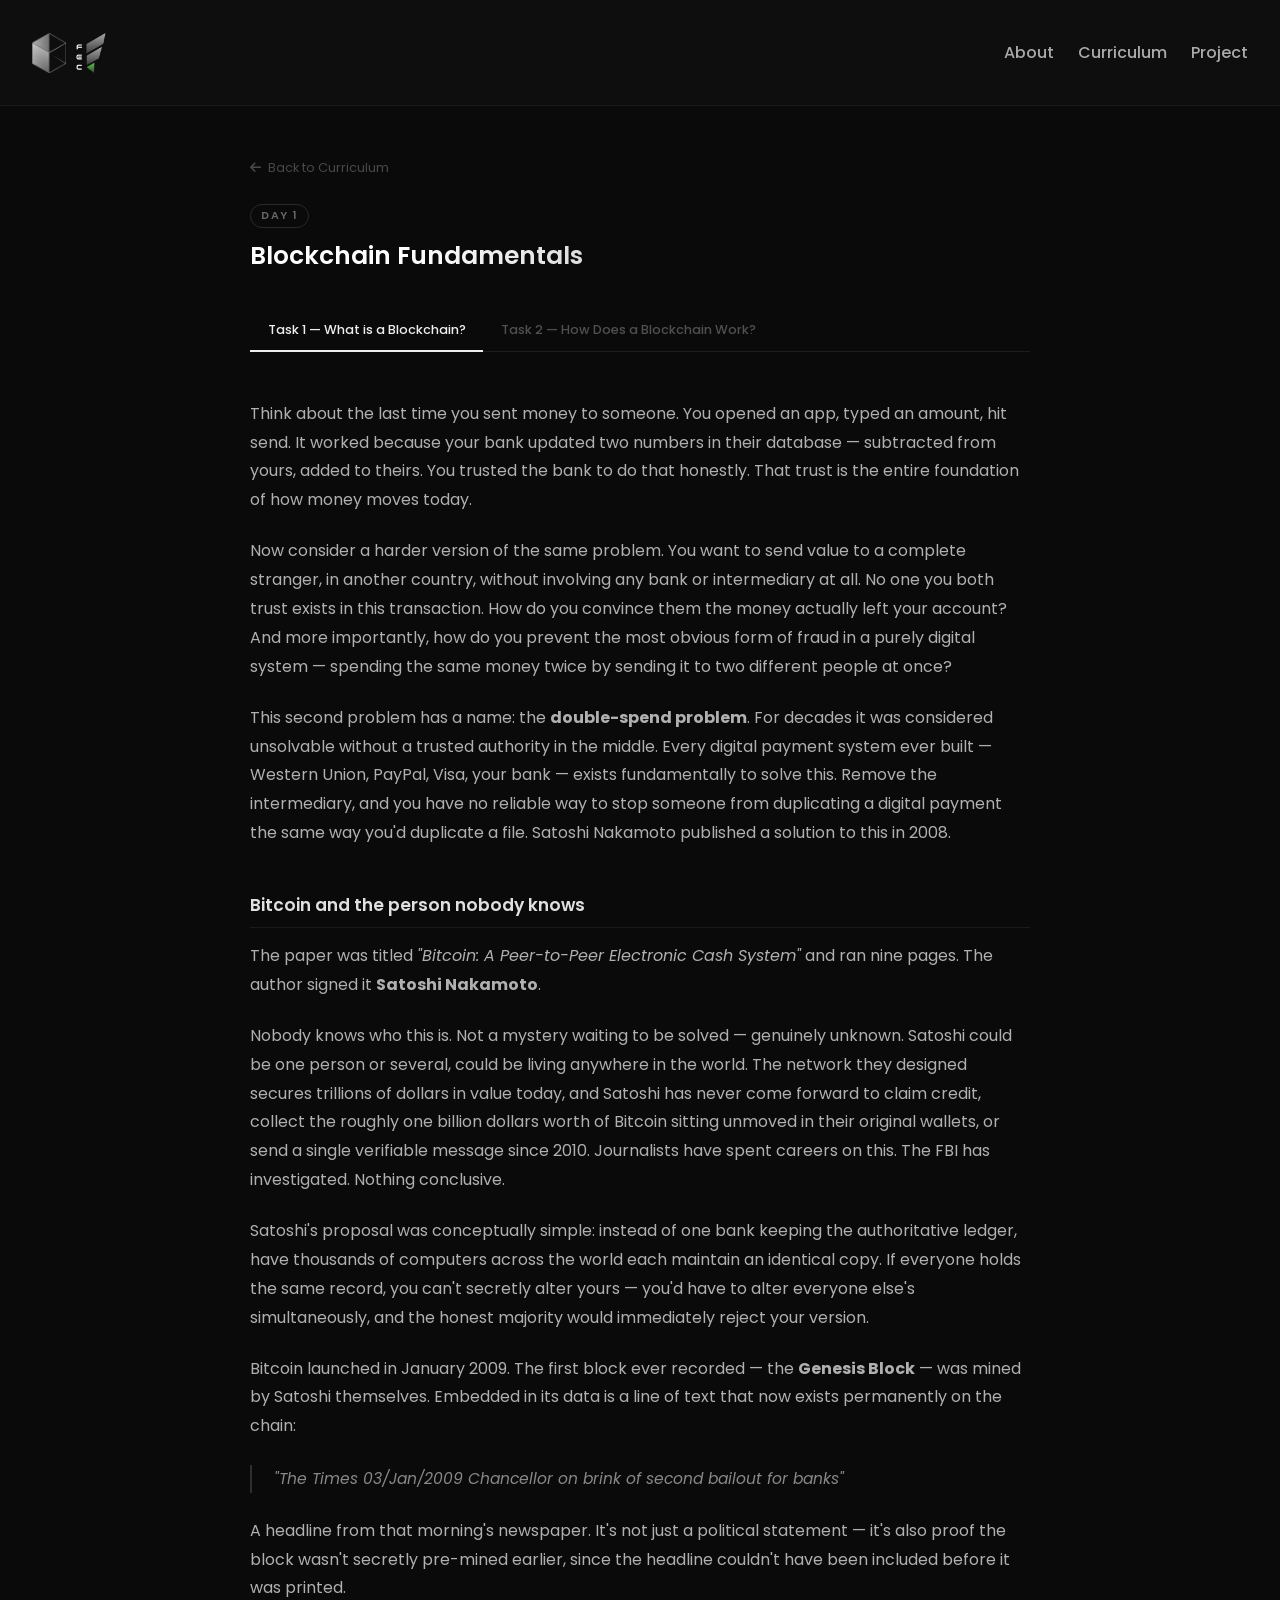
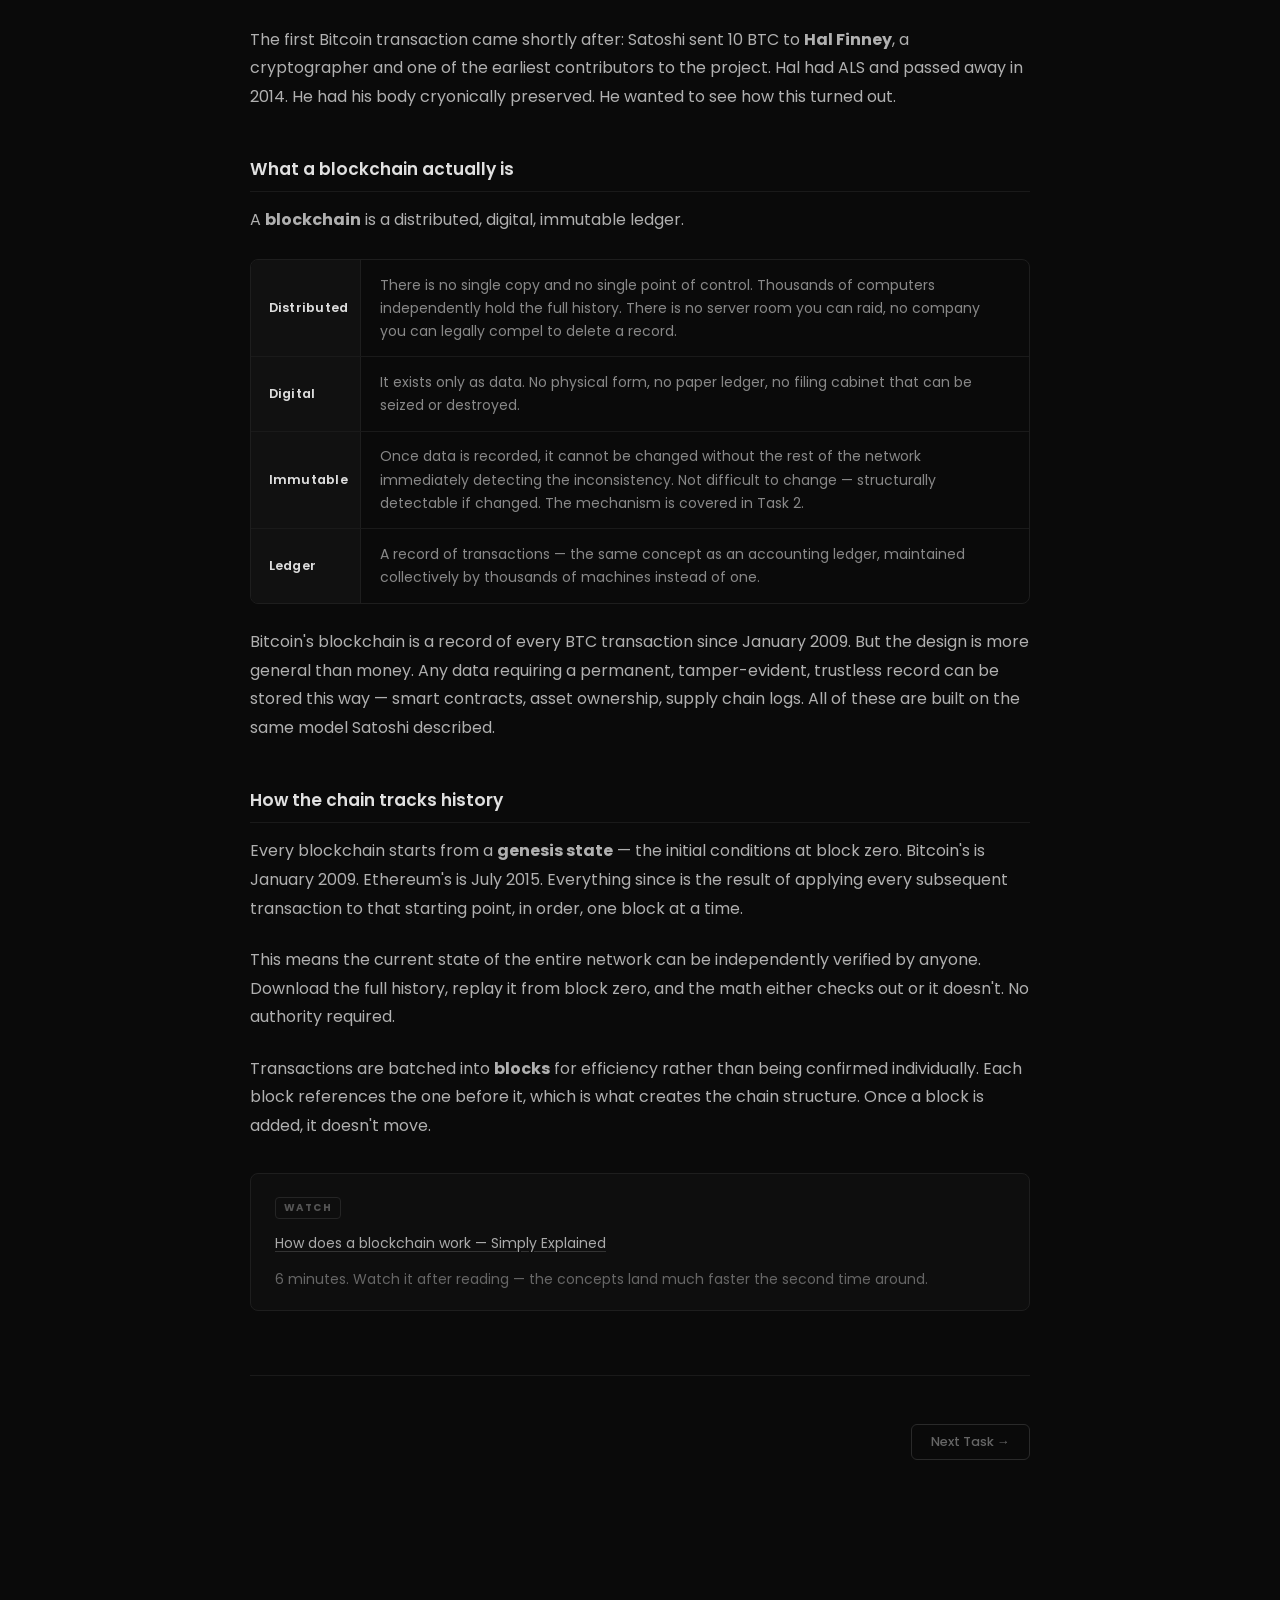
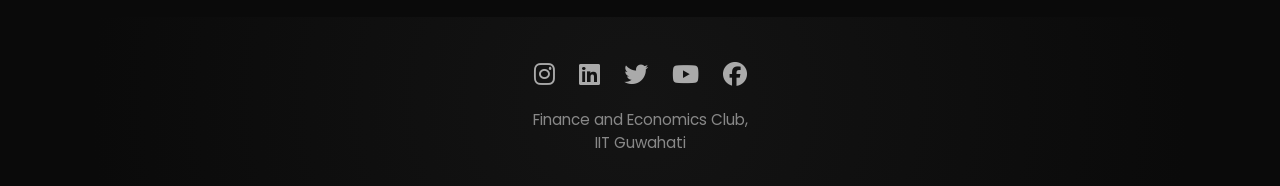
==== day1.html @ 49f230c7 "Rebuild for BlockBase 2026: day cards curriculum, Day 1 content reader" ====
<!doctype html>
<html lang="en">
  <head>
    <meta charset="UTF-8" />
    <meta name="viewport" content="width=device-width, initial-scale=1.0" />
    <title>Day 1 — BlockBase</title>
    <link
      href="https://fonts.googleapis.com/css2?family=Poppins:wght@400;500;600&display=swap"
      rel="stylesheet"
    />
    <link
      href="https://fonts.googleapis.com/css2?family=JetBrains+Mono:wght@400&display=swap"
      rel="stylesheet"
    />
    <link
      rel="stylesheet"
      href="https://cdnjs.cloudflare.com/ajax/libs/font-awesome/6.4.0/css/all.min.css"
    />
    <link rel="stylesheet" href="style.css" />
  </head>
  <body>
    <nav class="navbar">
      <div class="logo-container">
        <img src="blockbase.png" alt="Blockbase" />
        <img src="fec.png" alt="FEC IITG" />
      </div>
      <ul class="nav-links">
        <li><a href="index.html#about">About</a></li>
        <li><a href="index.html#curriculum">Curriculum</a></li>
        <li><a href="index.html#project">Project</a></li>
      </ul>
    </nav>

    <div class="reader-wrap">
      <div class="reader-header">
        <a href="index.html#curriculum" class="back-link"
          ><i class="fas fa-arrow-left"></i> Back to Curriculum</a
        >
        <div>
          <span class="day-pill">Day 1</span>
          <h1 class="day-header-title">Blockchain Fundamentals</h1>
        </div>
      </div>

      <div class="task-tabs">
        <button class="task-tab active" data-index="0">
          Task 1 &mdash; What is a Blockchain?
        </button>
        <button class="task-tab" data-index="1">
          Task 2 &mdash; How Does a Blockchain Work?
        </button>
      </div>

      <div class="reader-body">
        <!-- ═══════════════════════════════════════════════════════════ TASK 1 -->
        <article id="task1" class="task-pane active">
          <p>
            Think about the last time you sent money to someone. You opened an
            app, typed an amount, hit send. It worked because your bank updated
            two numbers in their database — subtracted from yours, added to
            theirs. You trusted the bank to do that honestly. That trust is the
            entire foundation of how money moves today.
          </p>

          <p>
            Now consider a harder version of the same problem. You want to send
            value to a complete stranger, in another country, without involving
            any bank or intermediary at all. No one you both trust exists in
            this transaction. How do you convince them the money actually left
            your account? And more importantly, how do you prevent the most
            obvious form of fraud in a purely digital system — spending the same
            money twice by sending it to two different people at once?
          </p>

          <p>
            This second problem has a name: the
            <strong>double-spend problem</strong>. For decades it was considered
            unsolvable without a trusted authority in the middle. Every digital
            payment system ever built — Western Union, PayPal, Visa, your bank —
            exists fundamentally to solve this. Remove the intermediary, and you
            have no reliable way to stop someone from duplicating a digital
            payment the same way you'd duplicate a file. Satoshi Nakamoto
            published a solution to this in 2008.
          </p>

          <h3>Bitcoin and the person nobody knows</h3>

          <p>
            The paper was titled
            <em>"Bitcoin: A Peer-to-Peer Electronic Cash System"</em> and ran
            nine pages. The author signed it <strong>Satoshi Nakamoto</strong>.
          </p>

          <p>
            Nobody knows who this is. Not a mystery waiting to be solved —
            genuinely unknown. Satoshi could be one person or several, could be
            living anywhere in the world. The network they designed secures
            trillions of dollars in value today, and Satoshi has never come
            forward to claim credit, collect the roughly one billion dollars
            worth of Bitcoin sitting unmoved in their original wallets, or send
            a single verifiable message since 2010. Journalists have spent
            careers on this. The FBI has investigated. Nothing conclusive.
          </p>

          <p>
            Satoshi's proposal was conceptually simple: instead of one bank
            keeping the authoritative ledger, have thousands of computers across
            the world each maintain an identical copy. If everyone holds the
            same record, you can't secretly alter yours — you'd have to alter
            everyone else's simultaneously, and the honest majority would
            immediately reject your version.
          </p>

          <p>
            Bitcoin launched in January 2009. The first block ever recorded —
            the <strong>Genesis Block</strong> — was mined by Satoshi
            themselves. Embedded in its data is a line of text that now exists
            permanently on the chain:
          </p>

          <blockquote>
            "The Times 03/Jan/2009 Chancellor on brink of second bailout for
            banks"
          </blockquote>

          <p>
            A headline from that morning's newspaper. It's not just a political
            statement — it's also proof the block wasn't secretly pre-mined
            earlier, since the headline couldn't have been included before it
            was printed.
          </p>

          <p>
            The first Bitcoin transaction came shortly after: Satoshi sent 10
            BTC to <strong>Hal Finney</strong>, a cryptographer and one of the
            earliest contributors to the project. Hal had ALS and passed away in
            2014. He had his body cryonically preserved. He wanted to see how
            this turned out.
          </p>

          <h3>What a blockchain actually is</h3>

          <p>
            A <strong>blockchain</strong> is a distributed, digital, immutable
            ledger.
          </p>

          <dl class="definition-list">
            <div class="def-row">
              <dt>Distributed</dt>
              <dd>
                There is no single copy and no single point of control.
                Thousands of computers independently hold the full history.
                There is no server room you can raid, no company you can legally
                compel to delete a record.
              </dd>
            </div>
            <div class="def-row">
              <dt>Digital</dt>
              <dd>
                It exists only as data. No physical form, no paper ledger, no
                filing cabinet that can be seized or destroyed.
              </dd>
            </div>
            <div class="def-row">
              <dt>Immutable</dt>
              <dd>
                Once data is recorded, it cannot be changed without the rest of
                the network immediately detecting the inconsistency. Not
                difficult to change — structurally detectable if changed. The
                mechanism is covered in Task 2.
              </dd>
            </div>
            <div class="def-row">
              <dt>Ledger</dt>
              <dd>
                A record of transactions — the same concept as an accounting
                ledger, maintained collectively by thousands of machines instead
                of one.
              </dd>
            </div>
          </dl>

          <p>
            Bitcoin's blockchain is a record of every BTC transaction since
            January 2009. But the design is more general than money. Any data
            requiring a permanent, tamper-evident, trustless record can be
            stored this way — smart contracts, asset ownership, supply chain
            logs. All of these are built on the same model Satoshi described.
          </p>

          <h3>How the chain tracks history</h3>

          <p>
            Every blockchain starts from a <strong>genesis state</strong> — the
            initial conditions at block zero. Bitcoin's is January 2009.
            Ethereum's is July 2015. Everything since is the result of applying
            every subsequent transaction to that starting point, in order, one
            block at a time.
          </p>

          <p>
            This means the current state of the entire network can be
            independently verified by anyone. Download the full history, replay
            it from block zero, and the math either checks out or it doesn't. No
            authority required.
          </p>

          <p>
            Transactions are batched into <strong>blocks</strong> for efficiency
            rather than being confirmed individually. Each block references the
            one before it, which is what creates the chain structure. Once a
            block is added, it doesn't move.
          </p>

          <div class="resource-card">
            <span class="resource-label">Watch</span>
            <a
              href="https://www.youtube.com/watch?v=SSo_EIwHSd4"
              target="_blank"
              rel="noopener"
              >How does a blockchain work — Simply Explained</a
            >
            <p>
              6 minutes. Watch it after reading — the concepts land much faster
              the second time around.
            </p>
          </div>
        </article>

        <!-- ═══════════════════════════════════════════════════════════ TASK 2 -->
        <article id="task2" class="task-pane">
          <h3>Hashing</h3>

          <p>
            The reason a blockchain can't be silently tampered with comes down
            to one mathematical function: a <strong>hash function</strong>.
          </p>

          <p>
            Give a hash function any input — a single word, a sentence, an
            entire novel — and it produces a fixed-length string of characters
            called a <strong>hash</strong>. Bitcoin uses a specific one called
            SHA-256, which always outputs exactly 64 hexadecimal characters
            regardless of what you put in. Hash a single letter and you get 64
            characters. Hash a 500-page book and you still get 64 characters.
          </p>

          <p>
            What makes it useful is how it behaves. Hash "Blockchain" and you'll
            always get the same output, on every computer in the world, every
            time. That's just how the function works — it's deterministic. But
            change a single character — lowercase the B — and the output is
            completely unrecognisable from the first. Not slightly different.
            Unrecognisable. This sensitivity is called the
            <strong>avalanche effect</strong>, and it's a deliberate design
            property, not an accident.
          </p>

          <pre><code>Input: "Hello"
SHA-256: 185f8db32921bd46d35fa8acbcd57c8dee7a567e37e1e3ddc63edd3...

Input: "hello"   ← just changed the capital H
SHA-256: 2cf24dba5fb0a30e26e83b2ac5b9e29e1b161e5c1fa7425e73043...</code></pre>

          <p>
            The other critical property is that the function only runs one way.
            Given a hash, there is no mathematical process to recover the
            original input. The only approach is to guess inputs until one
            produces a matching output. For SHA-256's output space, that's not a
            feasible strategy — the number of possible outputs is larger than
            the estimated number of atoms in the observable universe.
          </p>

          <div class="resource-card">
            <span class="resource-label">Try it</span>
            <a
              href="https://xorbin.com/tools/sha256-hash-calculator"
              target="_blank"
              rel="noopener"
              >xorbin.com/tools/sha256-hash-calculator</a
            >
            <p>
              Hash <code>"Blockchain"</code>, copy the output, then hash
              <code>"blockchain"</code> (lowercase b) and compare. Almost none
              of the 64 characters will match. Then hash
              <code>"blockchain "</code> with a trailing space — a single
              invisible character changes the output completely.
            </p>
            <p>
              Next, hash <code>"BlockBase2026"</code>, copy the result, close
              the tab, reopen it, and hash it again. The output is identical.
              That's determinism.
            </p>
            <p>
              Finally, figure out what input produced this hash:<br /><code
                class="hash-challenge"
                >a665a45920422f9d417e4867efdc4fb8a04a1f3fff1fa07e998e86f7f7a27ae3</code
              >
            </p>
            <p>
              The answer is <code>"123"</code>. Three characters in, 64
              characters out — and there's no path back.
            </p>
          </div>

          <h3>What a block contains</h3>

          <p>Each block is a data structure with a small number of fields:</p>

          <ul class="content-list">
            <li>its position in the chain (block number)</li>
            <li>a timestamp</li>
            <li>the list of transactions it contains</li>
            <li>
              a number called a <strong>nonce</strong> (used in mining, covered
              below)
            </li>
            <li>the hash of the previous block</li>
            <li>its own hash, computed from everything above</li>
          </ul>

          <pre><code>Block #847,231
├── Timestamp:        2024-03-15 14:22:07
├── Transactions:     [Alice → Bob: 0.5 BTC, Carol → Dave: 1.2 BTC ...]
├── Previous Hash:    000000000000000abc123...
├── Nonce:            3,847,291
└── This Block's Hash: 000000000000000def456...</code></pre>

          <p>
            Notice that the block's hash starts with several zeros. That's not
            arbitrary — it's the direct result of mining, which is covered next.
          </p>

          <p>
            That second-to-last field is what creates the chain. Every block
            embeds the hash of the block before it. So if you go back and change
            any data in block 5, block 5's hash changes. But block 6 stored
            block 5's original hash — so now block 6 contains a reference that
            no longer matches. Block 7 stored block 6's hash, which also now
            reflects an inconsistency. Every node on the network can detect the
            break immediately.
          </p>

          <div class="resource-card">
            <span class="resource-label">Demo</span>
            <a
              href="https://andersbrownworth.com/blockchain"
              target="_blank"
              rel="noopener"
              >andersbrownworth.com/blockchain</a
            >
            <p>
              Work through all four tabs in order. On the
              <strong>Hash</strong> tab, type something and change one character
              — watch the output flip entirely. On the
              <strong>Block</strong> tab, a block is only valid when its hash
              starts with <code>0000</code>. Change the data field and the block
              turns red. Click Mine and watch the browser try nonces one by one
              until it lands on a valid one. Change one letter and the nonce is
              immediately useless.
            </p>
            <p>
              The <strong>Blockchain</strong> tab is where it clicks. Change a
              word in Block 1 and every block after it turns red. Mine Block 1
              to fix it — Blocks 2, 3, and 4 are still broken. You'd need to
              re-mine each in sequence. That's the entire cost of rewriting
              history.
            </p>
            <p>
              The <strong>Distributed</strong> tab adds the network. Tamper with
              Peer A's Block 2 — only Peer A's chain goes red. Peers B and C
              still agree with each other. Peer A's version is outvoted and
              rejected. No authority made that call. The math did.
            </p>
          </div>

          <h3>Mining</h3>

          <p>
            Someone has to bundle transactions into a block and propose it to
            the network. On Bitcoin, that's the job of <strong>miners</strong>,
            and the mechanism deciding who gets to do it is called
            <strong>Proof of Work</strong>.
          </p>

          <p>
            Many computers want to add the next block at the same time. They
            can't all propose different blocks — that would create conflicting
            histories with no way to resolve them. Bitcoin's solution is a race
            with a puzzle that requires real computational work to solve, and a
            reward paid to whoever finishes first.
          </p>

          <p>
            The puzzle: find a number (the <strong>nonce</strong>) such that
            when you hash it together with the block's contents, the resulting
            hash starts with a specific number of zeros. There's no formula or
            shortcut. You start at zero and increment, hashing each time, until
            something produces the right output. On modern mining hardware, that
            means trying billions of candidates per second.
          </p>

          <p>
            When a miner finds a valid nonce, they broadcast the block. Every
            other node verifies it in one calculation — check that hashing
            (block data + claimed nonce) produces a hash with enough leading
            zeros — and if it passes, they accept the block. The winner earns
            newly created Bitcoin.
          </p>

          <p>
            This asymmetry is the core of what makes Proof of Work work. Finding
            a valid nonce requires billions of attempts. Verifying someone
            else's solution takes one calculation. Cheating is computationally
            expensive. Catching cheaters is essentially free.
          </p>

          <p>
            That reward is how new Bitcoin enters circulation. The total supply
            is hard-capped at 21 million coins. Every 210,000 blocks — roughly
            every four years — the reward halves. It was 50 BTC in 2009, then
            25, 12.5, 6.25, and after the April 2024 halving, 3.125 BTC. The
            final Bitcoin will be mined around 2140, after which miners earn
            only transaction fees.
          </p>

          <p>
            Proof of Work is intentionally energy-intensive — the computational
            difficulty is the security. Bitcoin's network today consumes roughly
            as much electricity as a medium-sized country. This is
            controversial, and it's one of the primary reasons Ethereum chose a
            different model. Whether that energy expenditure is justified as the
            cost of trustless consensus, or simply wasteful, is a question with
            thoughtful people on both sides.
          </p>

          <p>
            To rewrite a block that's already in the chain, you'd need to
            re-mine it and every block after it, while outpacing the rest of the
            honest network the entire time. Bitcoin's combined mining power
            currently exceeds the world's top 500 supercomputers. Controlling
            more than half of it — the threshold needed to reliably overwrite
            history, called a <strong>51% attack</strong> — would cost an almost
            incomprehensible amount of money. This doesn't mean every blockchain
            is equally secure. Smaller chains have far fewer miners, and some
            can theoretically be attacked for a few hundred dollars per hour.
          </p>

          <div class="resource-card">
            <span class="resource-label">Explore</span>
            <a href="https://crypto51.app" target="_blank" rel="noopener"
              >crypto51.app</a
            >
            <p>
              Shows the estimated hourly cost of a 51% attack on various
              blockchains. Look up Bitcoin, then look up a few smaller names.
              The difference puts the security model in perspective.
            </p>
          </div>

          <h3>Proof of Stake</h3>

          <p>
            Bitcoin still runs on Proof of Work. Ethereum doesn't, not since
            September 2022, when it completed a transition called
            <strong>The Merge</strong> — switching the entire live network from
            one consensus mechanism to another without downtime, while hundreds
            of billions of dollars in assets sat on it. One of the more
            technically audacious things done in software.
          </p>

          <p>
            Ethereum now runs <strong>Proof of Stake</strong>. The security
            model is fundamentally different.
          </p>

          <p>
            Under Proof of Work, attacking the network is expensive because
            computational work costs electricity. Under Proof of Stake, the cost
            is denominated in ETH. To become a <strong>validator</strong> —
            someone who proposes and votes on blocks — you lock up 32 ETH as
            collateral. Validators are chosen randomly to propose the next
            block, and a committee of other validators attests to its validity.
            If a validator tries to submit a fraudulent block, their staked ETH
            gets <strong>slashed</strong>: some or all of it is permanently
            destroyed by the protocol. The cost of cheating isn't just wasted
            resources — you lose the assets you put up.
          </p>

          <div class="table-wrap">
            <table>
              <thead>
                <tr>
                  <th></th>
                  <th>Proof of Work</th>
                  <th>Proof of Stake</th>
                </tr>
              </thead>
              <tbody>
                <tr>
                  <td>Who proposes blocks?</td>
                  <td>Whoever solves the puzzle first</td>
                  <td>Randomly selected from staked validators</td>
                </tr>
                <tr>
                  <td>How to participate</td>
                  <td>Buy mining hardware</td>
                  <td>Lock up 32 ETH as collateral</td>
                </tr>
                <tr>
                  <td>Punishment for cheating</td>
                  <td>Wasted electricity</td>
                  <td>Staked ETH is slashed (destroyed)</td>
                </tr>
                <tr>
                  <td>Energy use</td>
                  <td>Extremely high</td>
                  <td>~99.95% less than PoW</td>
                </tr>
                <tr>
                  <td>Used by</td>
                  <td>Bitcoin</td>
                  <td>Ethereum</td>
                </tr>
              </tbody>
            </table>
          </div>

          <p>
            Ethereum switched for three reasons. Energy consumption was the most
            immediate — Proof of Stake uses 99.95% less electricity. Second, PoS
            is a prerequisite for certain scaling upgrades that are
            architecturally difficult to implement under Proof of Work. Third,
            the economic security model changes in a meaningful way:
            successfully attacking Ethereum PoS requires first acquiring an
            enormous amount of ETH to stake, and any attack would likely crash
            the price of that same ETH. Attackers risk destroying the value of
            the asset they're using to attack. Ethereum's designers considered
            this a more elegant deterrent than the hardware and electricity cost
            of a PoW attack.
          </p>

          <p>
            Whether PoS is more or less secure than PoW is genuinely debated.
            Bitcoin's camp argues the physical, irreversible cost of electricity
            makes PoW attacks impossible to hide. Ethereum's camp argues
            slashing creates equally strong disincentives at a fraction of the
            environmental cost. Both arguments have merit, and both systems are
            considered secure at their respective scales.
          </p>

          <h3>Nodes</h3>

          <p>
            The blockchain doesn't run on a server. It runs on
            <strong>nodes</strong> — computers that voluntarily participate in
            the network by running the protocol software. There's no company
            operating Bitcoin. No headquarters you could locate on a map.
          </p>

          <p>
            A <strong>full node</strong> downloads and independently verifies
            the entire chain from the genesis block. It doesn't trust anyone's
            account of the current state — it checks everything itself.
            Bitcoin's full chain is around 600 GB. Ethereum's is larger.
          </p>

          <p>
            Not everyone runs a full node. <strong>Light nodes</strong> store
            only block headers and request specific data from full nodes when
            needed. Your MetaMask extension is effectively a light client — it
            doesn't download the full chain; it asks full nodes for what it
            needs.
          </p>

          <p>
            On Ethereum, <strong>validators</strong> are full nodes with 32 ETH
            staked that participate in block proposal and attestation. On
            Bitcoin, <strong>miners</strong> are full nodes competing in the
            Proof of Work puzzle.
          </p>

          <p>
            Because nodes are spread across every country, there's no single
            point of failure. If a government shuts down every node in one
            region, the network continues running everywhere else. No one has
            the authority to order the Bitcoin network offline — there's no one
            to give that order to.
          </p>

          <h3>The Genesis Block</h3>

          <p>
            Everything covered here becomes concrete when you look at the actual
            data. Open Bitcoin's block zero — mined by Satoshi in January 2009:
          </p>

          <div class="resource-card">
            <span class="resource-label">Explore</span>
            <a
              href="https://blockchair.com/bitcoin/block/0"
              target="_blank"
              rel="noopener"
              >blockchair.com/bitcoin/block/0</a
            >
            <p>
              Find the message Satoshi embedded in it and think about what it
              proves. Note the original block reward, the number of
              transactions, the hash. Then open any recent block and compare —
              the transaction volume, the fees paid, the reward after sixteen
              years of halvings.
            </p>
            <p>
              The entire history from that first block to today is an unbroken
              chain. Every link is verifiable by anyone with a computer and
              enough disk space.
            </p>
          </div>
        </article>
      </div>

      <div class="reader-footer-nav">
        <button class="nav-btn" id="prevTaskBtn" style="visibility: hidden">
          &#8592; Previous Task
        </button>
        <button class="nav-btn" id="nextTaskBtn">Next Task &#8594;</button>
      </div>
    </div>

    <footer>
      <div class="social-icons">
        <a href="https://www.instagram.com/fec_iitg/" target="_blank"
          ><i class="fab fa-instagram"></i
        ></a>
        <a
          href="https://www.linkedin.com/company/finance-and-economics-club-iitg/"
          target="_blank"
          ><i class="fab fa-linkedin"></i
        ></a>
        <a href="https://x.com/fec_iitg" target="_blank"
          ><i class="fab fa-twitter"></i
        ></a>
        <a
          href="https://www.youtube.com/@financeandeconomicsclubiit1029"
          target="_blank"
          ><i class="fab fa-youtube"></i
        ></a>
        <a href="https://www.facebook.com/financeclubiitg/" target="_blank"
          ><i class="fab fa-facebook"></i
        ></a>
      </div>
      <p>Finance and Economics Club,</p>
      <p>IIT Guwahati</p>
    </footer>

    <script>
      const tabs = document.querySelectorAll(".task-tab");
      const panes = document.querySelectorAll(".task-pane");
      const prevBtn = document.getElementById("prevTaskBtn");
      const nextBtn = document.getElementById("nextTaskBtn");
      let current = 0;

      function showTask(index) {
        tabs.forEach((t, i) => t.classList.toggle("active", i === index));
        panes.forEach((p, i) => p.classList.toggle("active", i === index));
        current = index;
        prevBtn.style.visibility = current === 0 ? "hidden" : "visible";
        nextBtn.style.visibility =
          current === tabs.length - 1 ? "hidden" : "visible";
        window.scrollTo({ top: 0, behavior: "smooth" });
      }

      tabs.forEach((tab, i) =>
        tab.addEventListener("click", () => showTask(i)),
      );
      prevBtn.addEventListener("click", () => showTask(current - 1));
      nextBtn.addEventListener("click", () => showTask(current + 1));

      if (window.location.hash === "#task2") showTask(1);
    </script>
  </body>
</html>
---- style.css ----
/* General */
body {
  background-color: #0a0a0a;
  color: #e0e0e0;
  font-family: "Poppins", sans-serif;
  margin: 0;
  padding: 0;
  scroll-behavior: smooth;
}

a {
  color: #aaa;
  text-decoration: none;
  transition:
    color 0.2s ease,
    transform 0.2s ease;
}
a:hover {
  color: #fff;
  transform: scale(1.02);
}

/* Navbar */
.navbar {
  display: flex;
  flex-wrap: wrap;
  justify-content: space-between;
  align-items: center;
  padding: 1rem 2rem;
  background-color: #0e0e0e;
  position: sticky;
  top: 0;
  z-index: 1000;
  border-bottom: 1px solid #1b1b1b;
}

.logo-container {
  display: flex;
  align-items: center;
  flex-wrap: wrap;
  gap: 10px;
}

.logo-container img {
  height: 40px;
  width: auto;
}

.nav-links {
  list-style: none;
  display: flex;
  gap: 1.5rem;
  flex-wrap: wrap;
}

.nav-links li a {
  font-weight: 500;
}

.main-logo {
  text-align: center;
  margin-top: 2rem;
}

.main-logo img {
  max-width: 100%;
  height: auto;
  filter: drop-shadow(0 0 15px rgba(90, 90, 90, 0.2));
  opacity: 0.7;
}

/*Footer*/
footer {
  margin-top: 6%;
  margin-bottom: -20%;
  width: 100%;
  background: radial-gradient(circle, #141414 0%, #0a0a0a 85%);
  padding: 2.5rem 0 2rem 0;
  color: #ccc;
  text-align: center;
}

footer .social-icons {
  display: flex;
  justify-content: center;
  gap: 1.5rem;
  margin-bottom: 1rem;
}

footer .social-icons a {
  color: #aaa;
  font-size: 1.5rem;
  transition:
    color 0.3s ease,
    transform 0.3s ease;
}

footer .social-icons a:hover {
  color: #fff;
  transform: scale(1.1);
}

footer p {
  margin: 0;
  font-size: 0.95rem;
  font-family: "Poppins", sans-serif;
  color: #888;
}

/* Sections */
section {
  max-width: 900px;
  margin: auto;
  padding: 3rem 2rem;
}

h2 {
  font-family: "poppins", sans-serif;
  background: linear-gradient(to right, #ffffff, #999999);
  -webkit-background-clip: text;
  -webkit-text-fill-color: transparent;
  font-size: 2rem;
  margin-bottom: 1rem;
}

h3,
h4 {
  color: #ccc;
  margin-top: 1.5rem;
}

ul {
  list-style-type: none;
  padding-left: 1rem;
}

li {
  margin: 0.5rem 0;
}

/* About Card Styling */
.about-card {
  background-color: #111;
  border: 1px solid #242424;
  padding: 2rem;
  padding-left: 5rem;
  padding-right: 6rem;
  padding-bottom: 4rem;
  border-radius: 12px;
  box-shadow: 0 0 12px rgba(26, 26, 26, 0.05);
  transition:
    transform 0.3s ease,
    box-shadow 0.3s ease;
}

.about-card:hover {
  transform: translateY(-5px);
  box-shadow: 0 0 20px rgba(100, 100, 100, 0.1);
}

.about-card h2 {
  font-family: "poppins", sans-serif;
  background: linear-gradient(to right, #ffffff, #1a1a1a);
  -webkit-background-clip: text;
  -webkit-text-fill-color: transparent;
  margin-bottom: 1rem;
}

.about-card p {
  color: #ccc;
  font-size: 1rem;
  line-height: 1.7;
}

.about-card ul {
  list-style-type: none;
  padding-left: 0;
  margin-top: 1rem;
}

.about-card ul li {
  margin: 0.3rem 0;
  font-size: 0.95rem;
  color: #aaa;
}

/* Project section */
.project-link {
  display: inline-block;
  margin-top: 1rem;
  padding: 0.5rem 1.2rem;
  border: 1px solid #414141;
  border-radius: 6px;
  font-weight: bold;
  color: #949494;
  background-color: #141414;
}
.project-link:hover {
  background-color: #202020;
  border-color: #000000;
}

/* Responsive Design */
@media (max-width: 768px) {
  .main-title {
    font-size: 2.5rem;
  }

  .nav-links {
    justify-content: right;
    width: 70%;
    font-size: 0.8em;
    gap: 1em;
    margin-top: 1rem;
  }

  section {
    padding: 2rem 1rem;
  }

  h2 {
    font-size: 1.5rem;
  }

  .about-card {
    padding-left: 2rem;
    padding-right: 2rem;
    padding-bottom: 2rem;
  }
  .logo-container img {
    height: 30px;
  }
}

/* ════════════════════════════════════════════════════════════════
   CURRICULUM — DAY CARDS
════════════════════════════════════════════════════════════════ */

.section-sub {
  color: #555;
  font-size: 0.92rem;
  margin-top: -0.5rem;
  margin-bottom: 2.5rem;
}

.days-list {
  display: flex;
  flex-direction: column;
  border: 1px solid #1e1e1e;
  border-radius: 12px;
  overflow: hidden;
}

.day-card {
  display: flex;
  align-items: flex-start;
  gap: 1.5rem;
  padding: 1.5rem 1.75rem;
  background: #0e0e0e;
  border-bottom: 1px solid #1a1a1a;
  transition: background 0.15s;
}
.day-card:last-child {
  border-bottom: none;
}
.day-card.unlocked:hover {
  background: #111;
}

.day-card-left {
  flex-shrink: 0;
  padding-top: 2px;
}

.day-num {
  display: flex;
  align-items: center;
  justify-content: center;
  width: 40px;
  height: 40px;
  font-size: 0.75rem;
  font-weight: 600;
  letter-spacing: 0.05em;
  border: 1px solid #1e1e1e;
  border-radius: 8px;
  color: #2e2e2e;
  font-family: "Courier New", monospace;
}
.day-card.unlocked .day-num {
  border-color: #383838;
  color: #aaa;
}

.day-card-body {
  flex: 1;
  min-width: 0;
}
.day-card-body h3 {
  margin: 0 0 0.4rem;
  font-size: 0.97rem;
  font-weight: 600;
  color: #333;
}
.day-card.unlocked .day-card-body h3 {
  color: #ddd;
}

.day-card-body > p {
  margin: 0 0 1rem;
  font-size: 0.855rem;
  color: #2e2e2e;
  line-height: 1.55;
}
.day-card.unlocked .day-card-body > p {
  color: #666;
}

.day-tasks {
  display: none;
  flex-wrap: wrap;
  gap: 0.5rem;
  margin-top: 0.25rem;
}
.day-card.unlocked .day-tasks {
  display: flex;
}

.task-link {
  display: inline-flex;
  align-items: center;
  font-size: 0.76rem;
  font-weight: 500;
  color: #888;
  background: #141414;
  border: 1px solid #2a2a2a;
  border-radius: 20px;
  padding: 0.28rem 0.95rem;
  transition:
    background 0.15s,
    border-color 0.15s,
    color 0.15s;
  transform: none !important;
}
.task-link:hover {
  background: #1c1c1c;
  border-color: #444;
  color: #e0e0e0;
  transform: none !important;
}

.day-locked-msg {
  display: none;
  align-items: center;
  gap: 0.45rem;
  font-size: 0.76rem;
  color: #2a2a2a;
}
.day-card.locked .day-locked-msg {
  display: flex;
}
.day-card.locked .day-locked-msg .fas {
  font-size: 0.68rem;
}

/* ════════════════════════════════════════════════════════════════
   READER PAGE LAYOUT  (day1.html)
════════════════════════════════════════════════════════════════ */

.reader-wrap {
  max-width: 780px;
  margin: 0 auto;
  padding: 3rem 2rem 5rem;
}

.reader-header {
  margin-bottom: 2.5rem;
}

.back-link {
  display: inline-flex;
  align-items: center;
  gap: 0.45rem;
  font-size: 0.8rem;
  color: #484848;
  margin-bottom: 1.5rem;
  transform: none !important;
}
.back-link:hover {
  color: #aaa;
  transform: none !important;
}

.day-pill {
  display: inline-block;
  font-size: 0.68rem;
  font-weight: 600;
  letter-spacing: 0.14em;
  text-transform: uppercase;
  color: #666;
  border: 1px solid #2a2a2a;
  border-radius: 20px;
  padding: 3px 10px;
  margin-bottom: 0.75rem;
}

.day-header-title {
  font-size: 1.55rem;
  font-weight: 600;
  background: linear-gradient(to right, #ffffff 20%, #888888 100%);
  -webkit-background-clip: text;
  -webkit-text-fill-color: transparent;
  background-clip: text;
  margin: 0;
  line-height: 1.3;
}

/* ── Task Tabs ── */
.task-tabs {
  display: flex;
  border-bottom: 1px solid #1e1e1e;
  margin-bottom: 3rem;
}

.task-tab {
  background: none;
  border: none;
  border-bottom: 2px solid transparent;
  color: #505050;
  font-family: "Poppins", sans-serif;
  font-size: 0.8rem;
  font-weight: 500;
  padding: 0.55rem 1.1rem 0.65rem;
  cursor: pointer;
  transition:
    color 0.15s,
    border-color 0.15s;
  white-space: nowrap;
  margin-bottom: -1px;
}
.task-tab:hover {
  color: #aaa;
}
.task-tab.active {
  color: #eee;
  border-bottom-color: #eee;
}

/* ── Task Panes ── */
.task-pane {
  display: none;
}
.task-pane.active {
  display: block;
}

.task-pane p {
  color: #b0b0b0;
  font-size: 1rem;
  line-height: 1.8;
  margin: 0 0 1.4rem;
}

.task-pane h3 {
  font-size: 1.07rem;
  font-weight: 600;
  color: #e0e0e0;
  margin: 2.75rem 0 0.9rem;
  padding-bottom: 0.55rem;
  border-bottom: 1px solid #1a1a1a;
}

/* ── Blockquote ── */
.task-pane blockquote {
  border-left: 2px solid #2e2e2e;
  margin: 1.5rem 0;
  padding: 0.15rem 0 0.15rem 1.4rem;
  color: #888;
  font-style: italic;
  font-size: 0.97rem;
}

/* ── Definition List ── */
.definition-list {
  margin: 1.5rem 0;
  border: 1px solid #1e1e1e;
  border-radius: 8px;
  overflow: hidden;
}

.def-row {
  display: grid;
  grid-template-columns: 110px 1fr;
  border-bottom: 1px solid #1a1a1a;
}
.def-row:last-child {
  border-bottom: none;
}

.def-row dt {
  padding: 0.95rem 1.1rem;
  font-size: 0.8rem;
  font-weight: 600;
  color: #ddd;
  background: #111;
  letter-spacing: 0.02em;
  border-right: 1px solid #1e1e1e;
  display: flex;
  align-items: center;
}

.def-row dd {
  padding: 0.85rem 1.2rem;
  font-size: 0.875rem;
  color: #888;
  line-height: 1.65;
  margin: 0;
  display: flex;
  align-items: center;
}

/* ── Content List ── */
.content-list {
  list-style: none;
  padding: 0;
  margin: 1rem 0 1.5rem;
}
.content-list li {
  position: relative;
  padding: 0.35rem 0 0.35rem 1.25rem;
  color: #999;
  font-size: 0.95rem;
  line-height: 1.6;
}
.content-list li::before {
  content: "—";
  position: absolute;
  left: 0;
  color: #333;
}

/* ── Code Blocks ── */
.task-pane pre {
  background: #080808;
  border: 1px solid #1e1e1e;
  border-radius: 8px;
  padding: 1.2rem 1.4rem;
  overflow-x: auto;
  margin: 1.5rem 0;
}
.task-pane pre code {
  font-family: "JetBrains Mono", "Consolas", "Courier New", monospace;
  font-size: 0.82rem;
  color: #9a9a9a;
  line-height: 1.75;
  background: none;
  padding: 0;
  border: none;
  border-radius: 0;
}

.task-pane code {
  font-family: "JetBrains Mono", "Consolas", "Courier New", monospace;
  font-size: 0.83em;
  color: #c8c8c8;
  background: #141414;
  padding: 2px 6px;
  border-radius: 4px;
  border: 1px solid #252525;
}

.hash-challenge {
  display: block;
  margin-top: 0.5rem;
  word-break: break-all;
  font-size: 0.76rem !important;
  line-height: 1.6 !important;
}

/* ── Tables ── */
.table-wrap {
  overflow-x: auto;
  margin: 1.75rem 0;
}
.task-pane table {
  width: 100%;
  border-collapse: collapse;
  font-size: 0.845rem;
}
.task-pane table th {
  background: #111;
  color: #bbb;
  font-weight: 600;
  padding: 0.65rem 1rem;
  text-align: left;
  border-bottom: 1px solid #222;
  font-size: 0.78rem;
  letter-spacing: 0.02em;
}
.task-pane table td {
  padding: 0.65rem 1rem;
  color: #888;
  border-bottom: 1px solid #161616;
  vertical-align: top;
  line-height: 1.5;
}
.task-pane table tr:last-child td {
  border-bottom: none;
}
.task-pane table tr:nth-child(even) td {
  background: #0b0b0b;
}

/* ── Resource / Callout Cards ── */
.resource-card {
  background: #0e0e0e;
  border: 1px solid #1e1e1e;
  border-radius: 8px;
  padding: 1.2rem 1.5rem;
  margin: 2rem 0;
}

.resource-label {
  display: inline-block;
  font-size: 0.63rem;
  font-weight: 700;
  letter-spacing: 0.14em;
  text-transform: uppercase;
  color: #555;
  border: 1px solid #252525;
  border-radius: 4px;
  padding: 2px 8px;
  margin-bottom: 0.85rem;
}

.resource-card > a {
  display: block;
  font-size: 0.875rem;
  color: #aaa;
  margin-bottom: 0.9rem;
  text-decoration: underline;
  text-underline-offset: 3px;
  text-decoration-color: #333;
  transform: none !important;
}
.resource-card > a:hover {
  color: #ddd;
  text-decoration-color: #555;
  transform: none !important;
}

.resource-card p {
  color: #666;
  font-size: 0.875rem;
  line-height: 1.65;
  margin: 0.5rem 0 0;
}
.resource-card p + p {
  margin-top: 0.7rem;
}

/* ── Footer Nav (Prev / Next Task) ── */
.reader-footer-nav {
  display: flex;
  justify-content: space-between;
  align-items: center;
  padding-top: 3rem;
  margin-top: 4rem;
  border-top: 1px solid #1a1a1a;
}

.nav-btn {
  background: none;
  border: 1px solid #2a2a2a;
  border-radius: 6px;
  color: #666;
  font-family: "Poppins", sans-serif;
  font-size: 0.8rem;
  font-weight: 500;
  padding: 0.5rem 1.2rem;
  cursor: pointer;
  transition:
    background 0.15s,
    color 0.15s,
    border-color 0.15s;
}
.nav-btn:hover {
  background: #141414;
  color: #ccc;
  border-color: #444;
}

/* ── Reader responsive ── */
@media (max-width: 768px) {
  .reader-wrap {
    padding: 2rem 1.25rem 4rem;
  }

  .day-header-title {
    font-size: 1.25rem;
  }

  .task-tabs {
    overflow-x: auto;
    -webkit-overflow-scrolling: touch;
  }

  .task-tab {
    font-size: 0.74rem;
    padding: 0.5rem 0.9rem 0.6rem;
  }

  .def-row {
    grid-template-columns: 90px 1fr;
  }

  .day-card {
    padding: 1.2rem 1.1rem;
    gap: 1rem;
  }

  .day-card-body h3 {
    font-size: 0.93rem;
  }
}
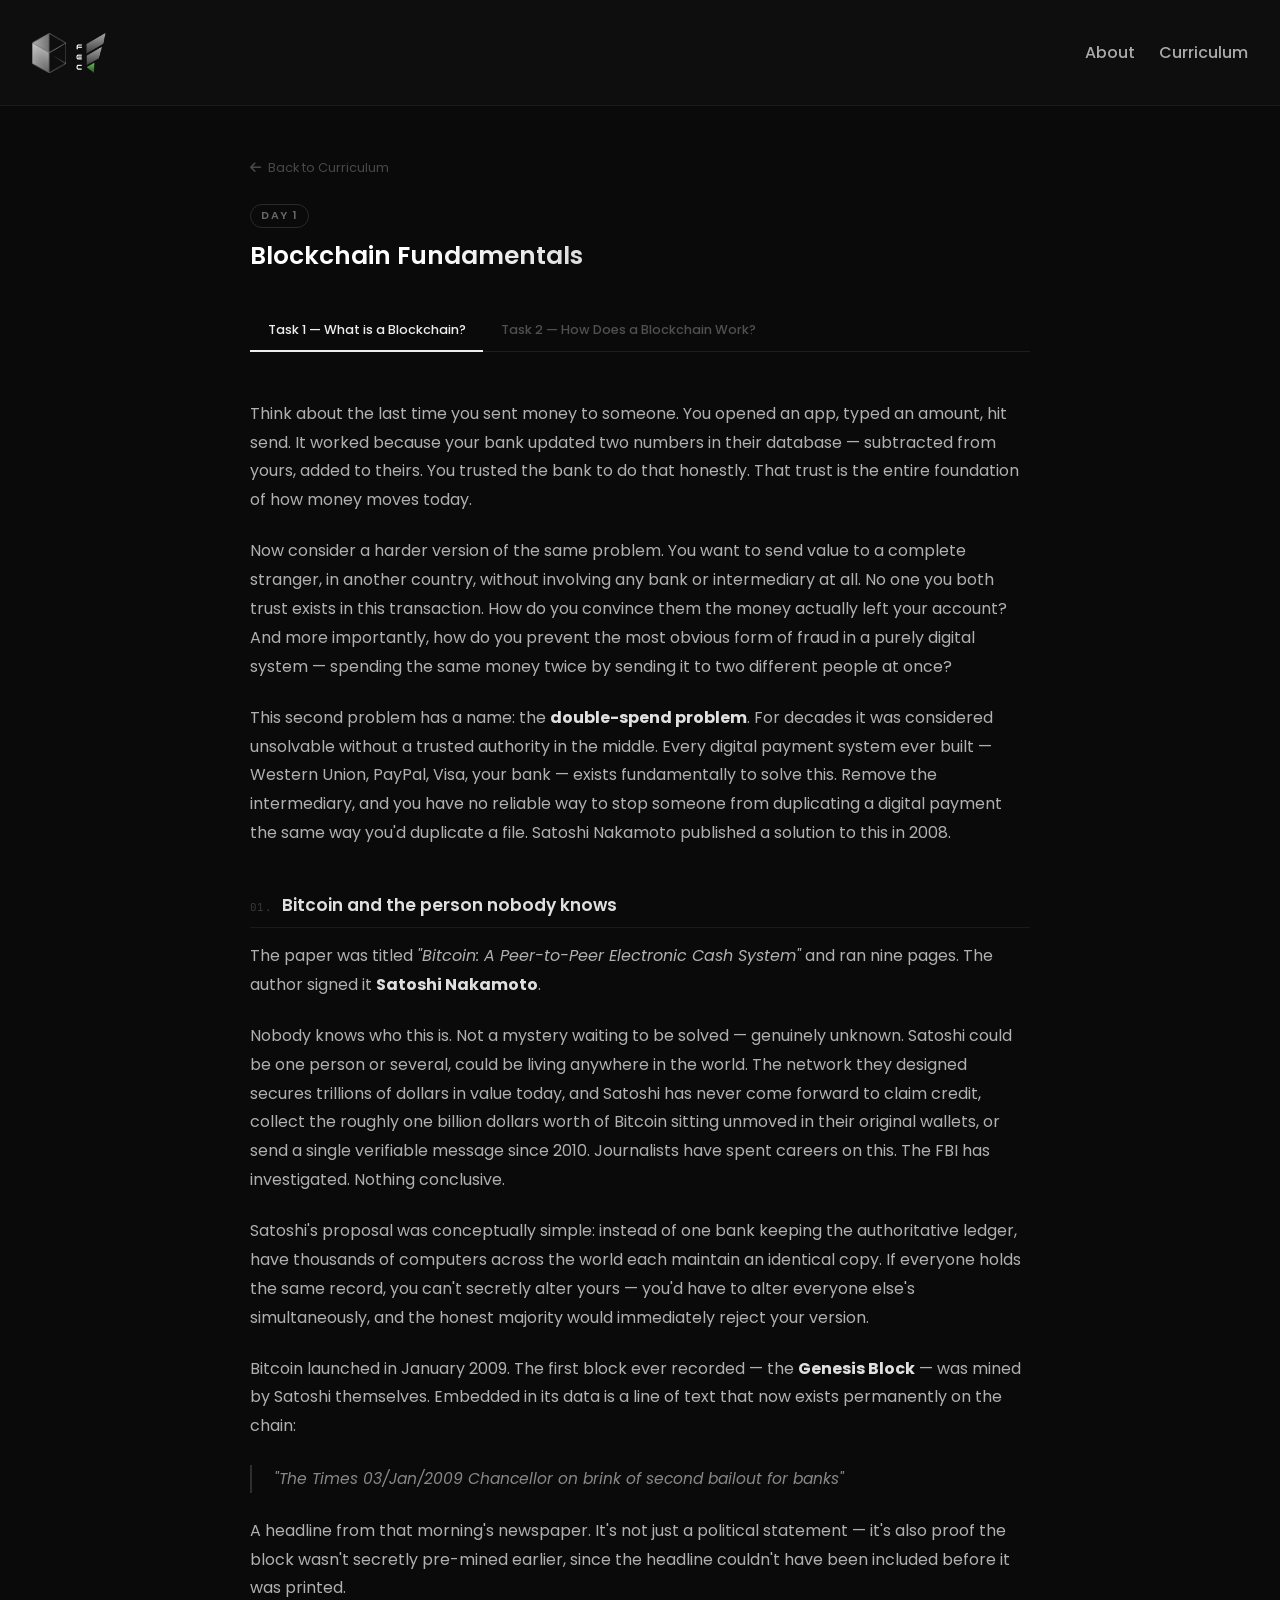
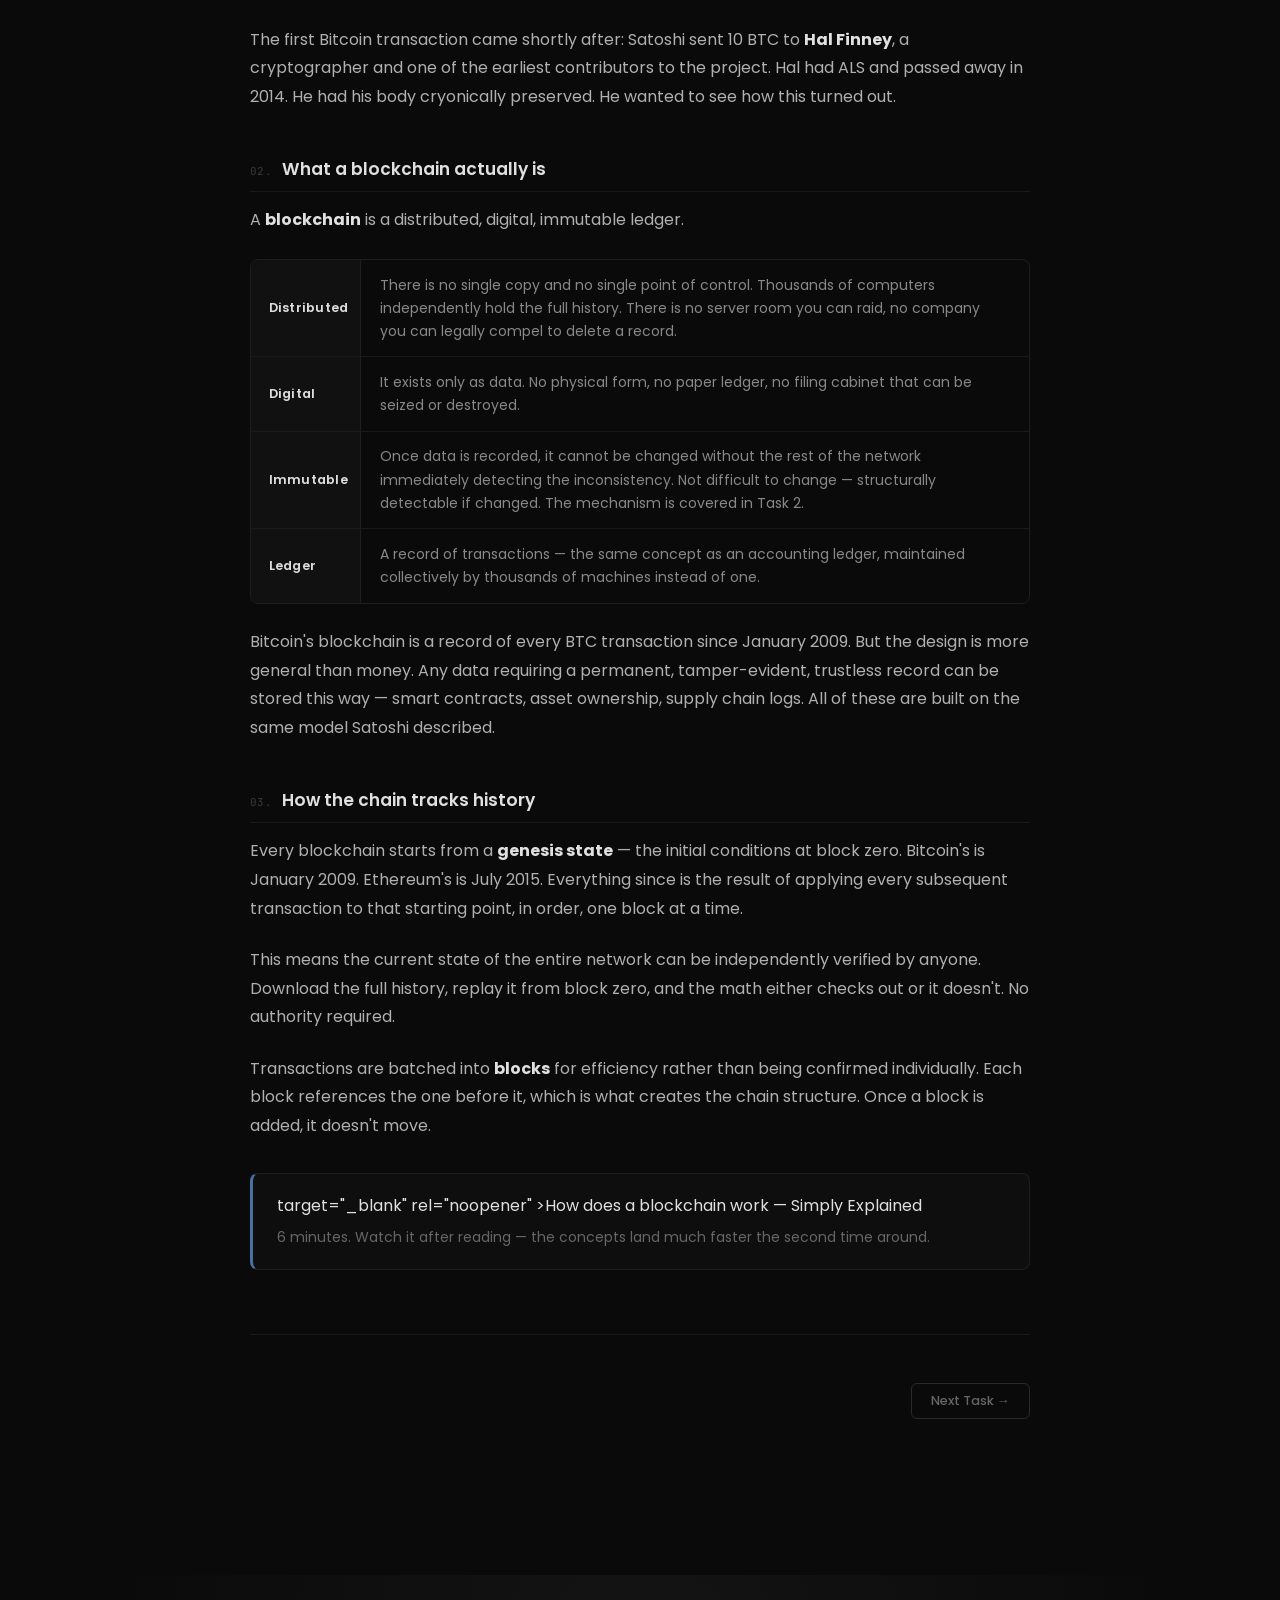
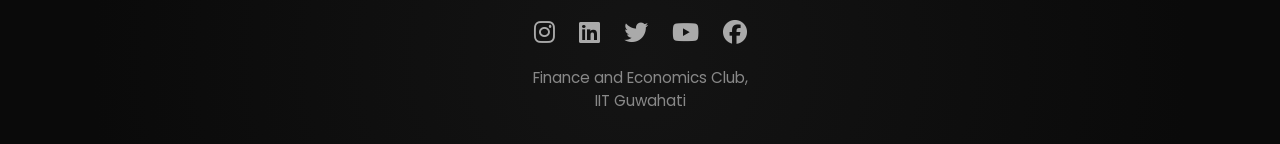
==== commit adb6f80e: "Polish: rewrite about section, remove project section, visual improvements to day1 reader" ====
--- a/day1.html
+++ b/day1.html
@@ -19,6 +19,7 @@
     <link rel="stylesheet" href="style.css" />
   </head>
   <body>
+    <div class="reading-progress" id="readingProgress"></div>
     <nav class="navbar">
       <div class="logo-container">
         <img src="blockbase.png" alt="Blockbase" />
@@ -27,7 +28,6 @@
       <ul class="nav-links">
         <li><a href="index.html#about">About</a></li>
         <li><a href="index.html#curriculum">Curriculum</a></li>
-        <li><a href="index.html#project">Project</a></li>
       </ul>
     </nav>
 
@@ -213,10 +213,7 @@
             block is added, it doesn't move.
           </p>
 
-          <div class="resource-card">
-            <span class="resource-label">Watch</span>
-            <a
-              href="https://www.youtube.com/watch?v=SSo_EIwHSd4"
+          <div class="resource-card watch-card">
               target="_blank"
               rel="noopener"
               >How does a blockchain work — Simply Explained</a
@@ -272,8 +269,7 @@
             the estimated number of atoms in the observable universe.
           </p>
 
-          <div class="resource-card">
-            <span class="resource-label">Try it</span>
+          <div class="resource-card try-card">
             <a
               href="https://xorbin.com/tools/sha256-hash-calculator"
               target="_blank"
@@ -342,8 +338,7 @@
             break immediately.
           </p>
 
-          <div class="resource-card">
-            <span class="resource-label">Demo</span>
+          <div class="resource-card demo-card">
             <a
               href="https://andersbrownworth.com/blockchain"
               target="_blank"
@@ -447,7 +442,7 @@
             can theoretically be attacked for a few hundred dollars per hour.
           </p>
 
-          <div class="resource-card">
+          <div class="resource-card explore-card">
             <span class="resource-label">Explore</span>
             <a href="https://crypto51.app" target="_blank" rel="noopener"
               >crypto51.app</a
@@ -596,10 +591,7 @@
             data. Open Bitcoin's block zero — mined by Satoshi in January 2009:
           </p>
 
-          <div class="resource-card">
-            <span class="resource-label">Explore</span>
-            <a
-              href="https://blockchair.com/bitcoin/block/0"
+          <div class="resource-card explore-card">
               target="_blank"
               rel="noopener"
               >blockchair.com/bitcoin/block/0</a
@@ -678,6 +670,12 @@
       nextBtn.addEventListener("click", () => showTask(current + 1));
 
       if (window.location.hash === "#task2") showTask(1);
+
+      window.addEventListener("scroll", () => {
+        const el = document.documentElement;
+        const pct = (el.scrollTop / (el.scrollHeight - el.clientHeight)) * 100;
+        document.getElementById("readingProgress").style.width = Math.min(pct, 100) + "%";
+      });
     </script>
   </body>
 </html>
--- a/style.css
+++ b/style.css
@@ -328,13 +328,13 @@
 .task-link {
   display: inline-flex;
   align-items: center;
-  font-size: 0.76rem;
+  font-size: 0.8rem;
   font-weight: 500;
-  color: #888;
-  background: #141414;
-  border: 1px solid #2a2a2a;
-  border-radius: 20px;
-  padding: 0.28rem 0.95rem;
+  color: #ccc;
+  background: #161616;
+  border: 1px solid #383838;
+  border-radius: 6px;
+  padding: 0.4rem 1.1rem;
   transition:
     background 0.15s,
     border-color 0.15s,
@@ -342,24 +342,21 @@
   transform: none !important;
 }
 .task-link:hover {
-  background: #1c1c1c;
-  border-color: #444;
-  color: #e0e0e0;
+  background: #222;
+  border-color: #555;
+  color: #fff;
   transform: none !important;
+}
+
+.day-card.locked {
+  display: none;
 }
 
 .day-locked-msg {
   display: none;
-  align-items: center;
-  gap: 0.45rem;
-  font-size: 0.76rem;
-  color: #2a2a2a;
 }
 .day-card.locked .day-locked-msg {
   display: flex;
-}
-.day-card.locked .day-locked-msg .fas {
-  font-size: 0.68rem;
 }
 
 /* ════════════════════════════════════════════════════════════════
@@ -722,3 +719,43 @@
     font-size: 0.93rem;
   }
 }
+
+/* ── Reading Progress Bar ── */
+.reading-progress {
+  position: fixed;
+  top: 0;
+  left: 0;
+  height: 2px;
+  background: #3a3a3a;
+  width: 0%;
+  transition: width 0.1s linear;
+  z-index: 9999;
+}
+
+/* ── Section numbering on h3 ── */
+.task-pane {
+  counter-reset: section-counter;
+}
+.task-pane h3 {
+  counter-increment: section-counter;
+}
+.task-pane h3::before {
+  content: counter(section-counter, decimal-leading-zero) ".";
+  font-size: 0.68rem;
+  color: #3a3a3a;
+  font-family: "JetBrains Mono", monospace;
+  font-weight: 400;
+  margin-right: 0.65rem;
+  letter-spacing: 0.03em;
+}
+
+/* ── Resource card type accents ── */
+.resource-card.watch-card   { border-left: 3px solid #4a6fa5; }
+.resource-card.try-card     { border-left: 3px solid #4d9375; }
+.resource-card.demo-card    { border-left: 3px solid #9375d4; }
+.resource-card.explore-card { border-left: 3px solid #c47d3e; }
+
+/* ── Strong text in content ── */
+.task-pane p strong {
+  color: #e0e0e0;
+}
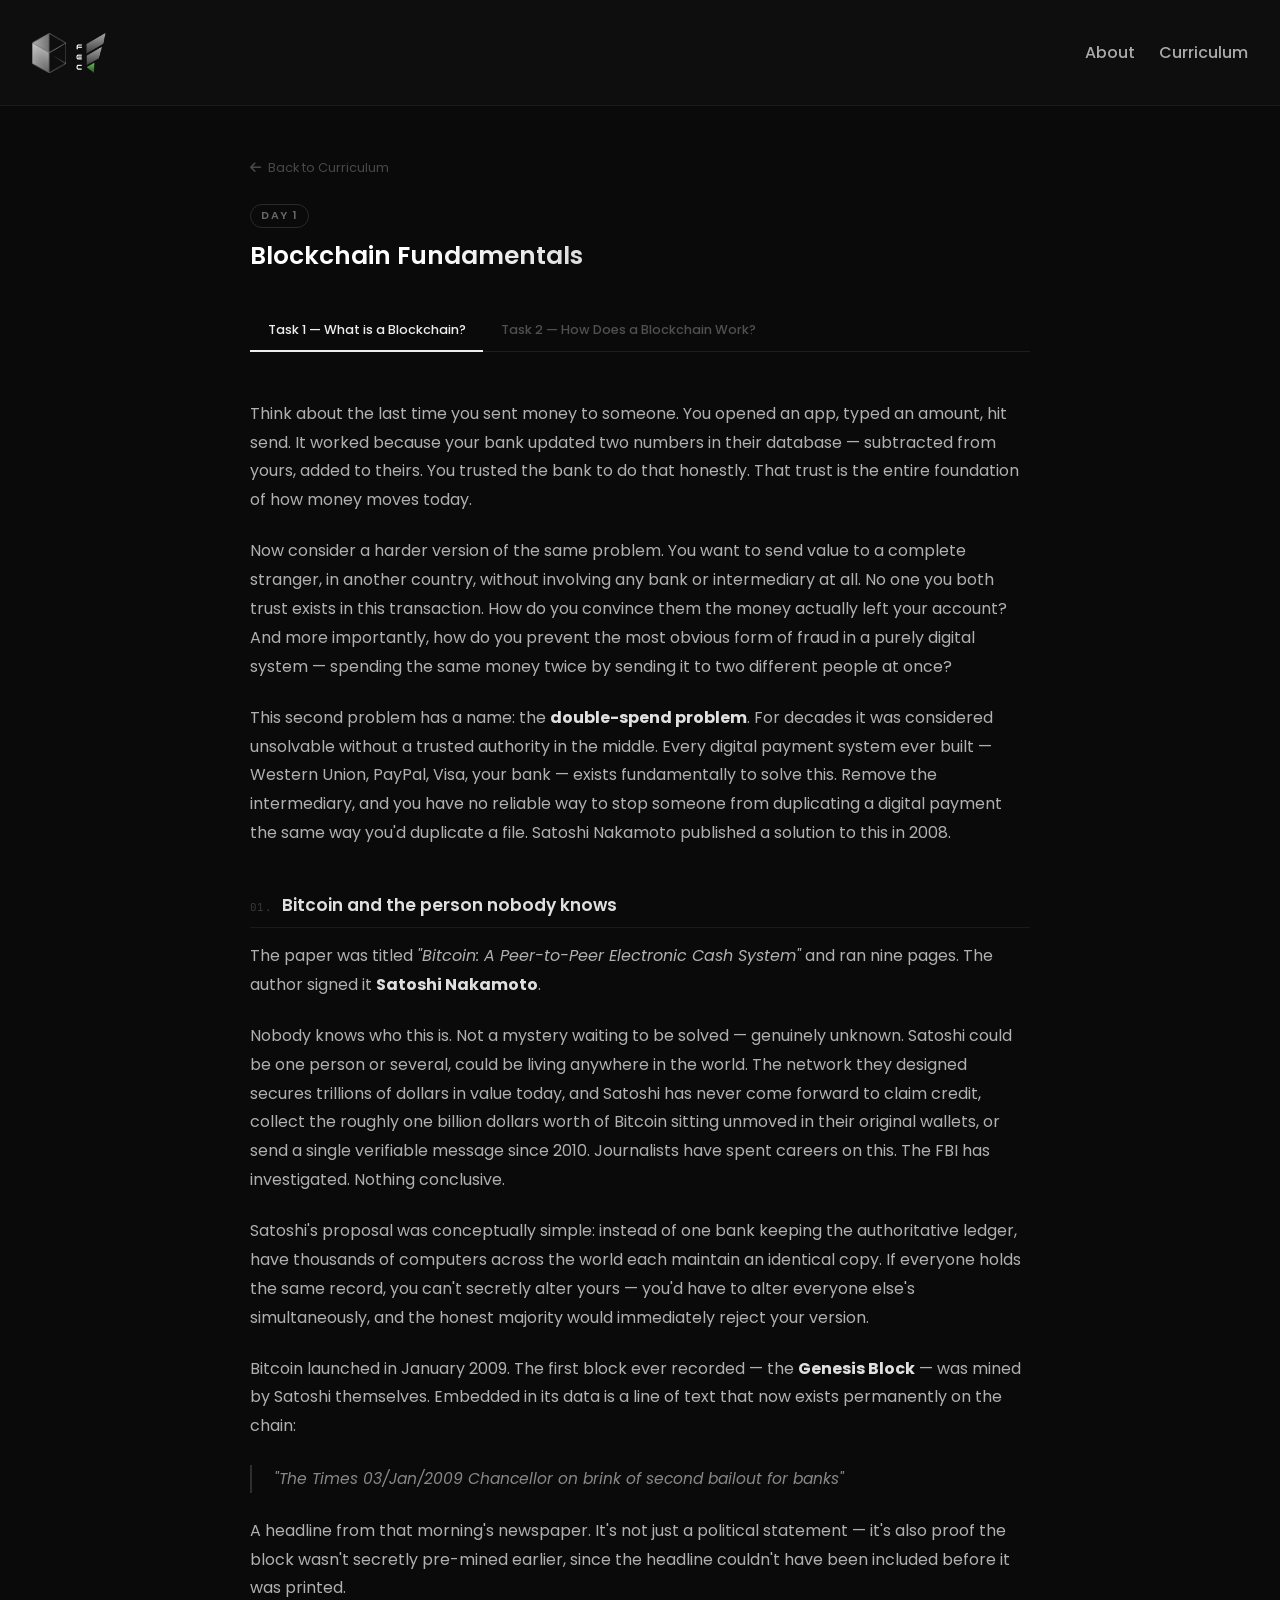
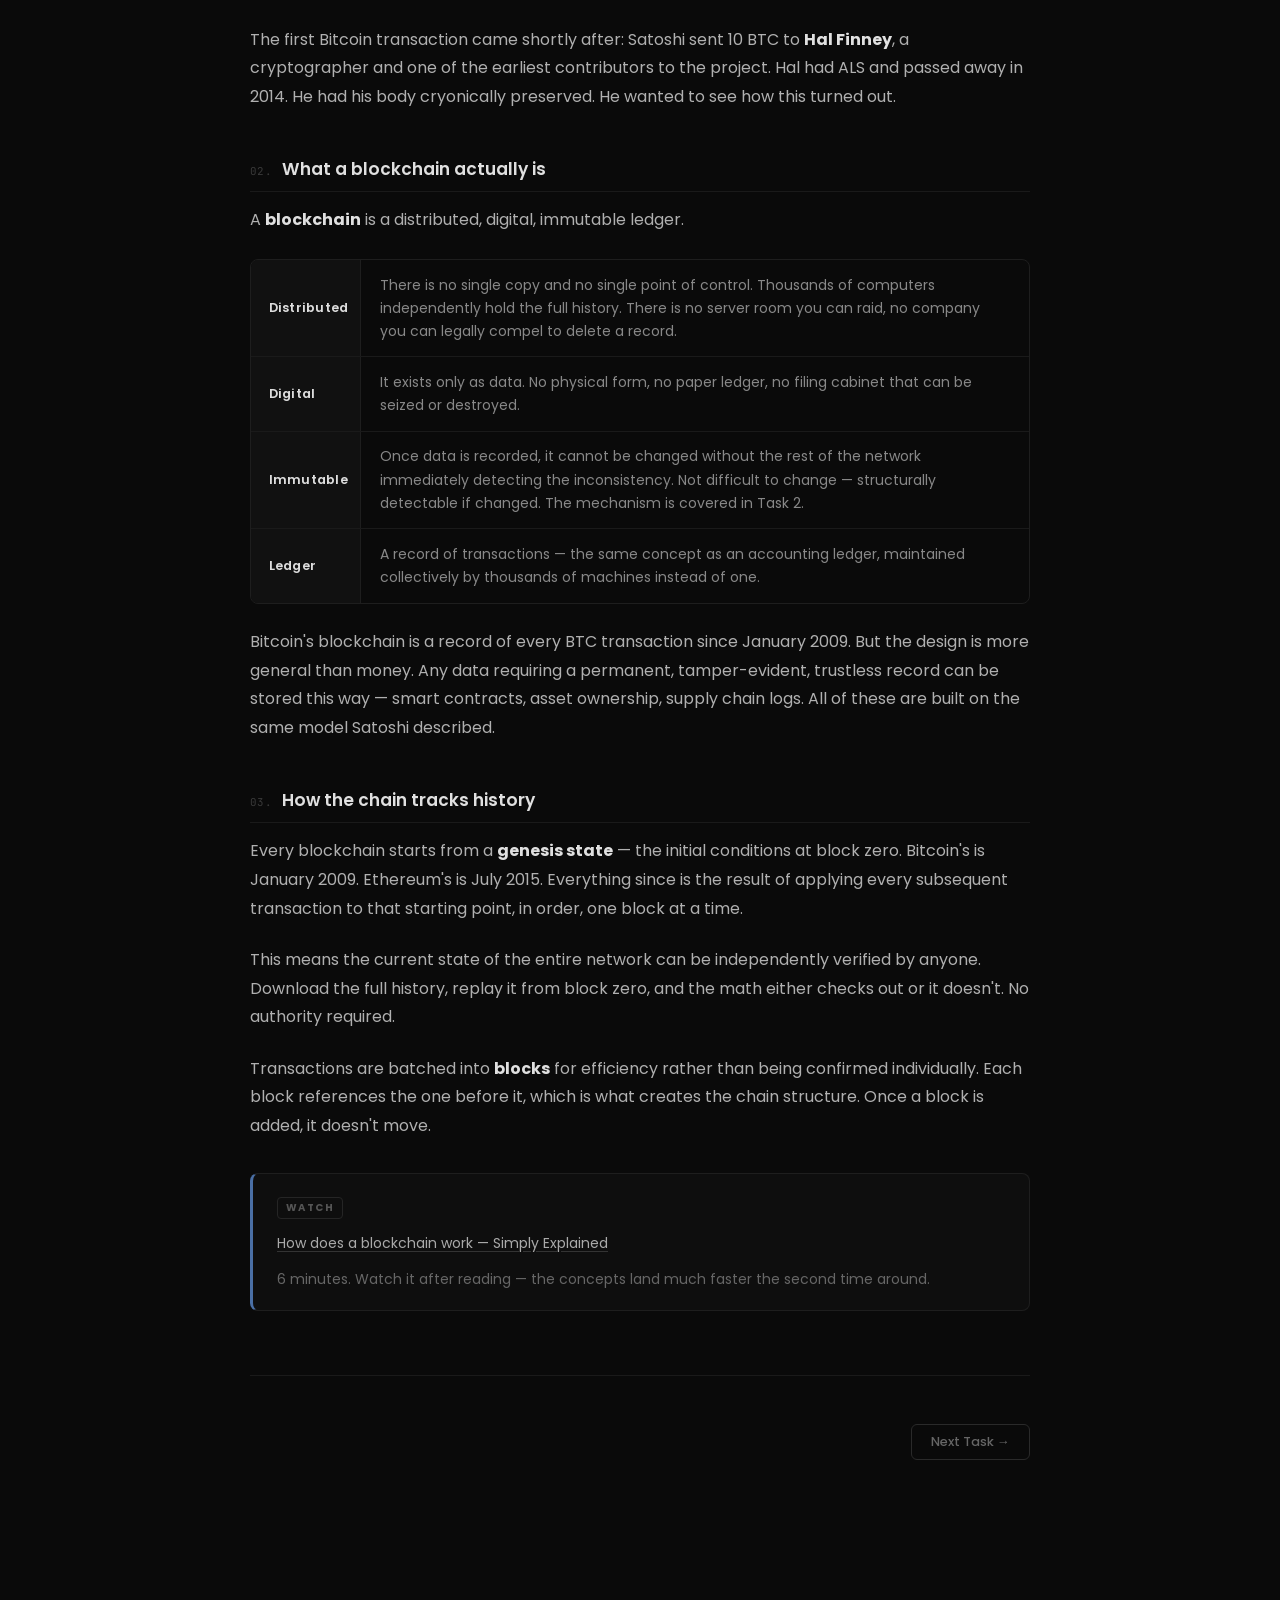
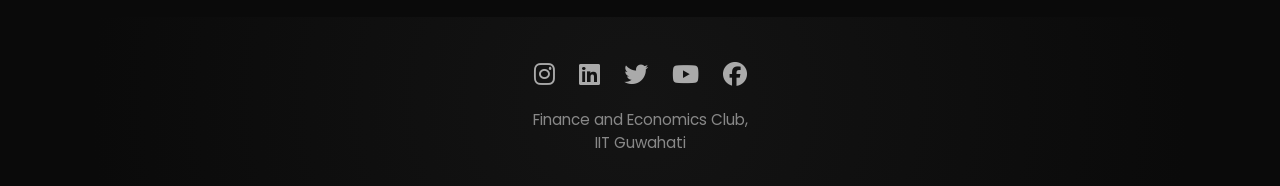
==== commit 92c503a5: "Fix: restore broken anchor tags and missing labels in resource cards" ====
--- a/day1.html
+++ b/day1.html
@@ -214,6 +214,9 @@
           </p>
 
           <div class="resource-card watch-card">
+            <span class="resource-label">Watch</span>
+            <a
+              href="https://www.youtube.com/watch?v=SSo_EIwHSd4"
               target="_blank"
               rel="noopener"
               >How does a blockchain work — Simply Explained</a
@@ -270,6 +273,7 @@
           </p>
 
           <div class="resource-card try-card">
+            <span class="resource-label">Try it</span>
             <a
               href="https://xorbin.com/tools/sha256-hash-calculator"
               target="_blank"
@@ -339,6 +343,7 @@
           </p>
 
           <div class="resource-card demo-card">
+            <span class="resource-label">Demo</span>
             <a
               href="https://andersbrownworth.com/blockchain"
               target="_blank"
@@ -592,6 +597,9 @@
           </p>
 
           <div class="resource-card explore-card">
+            <span class="resource-label">Explore</span>
+            <a
+              href="https://blockchair.com/bitcoin/block/0"
               target="_blank"
               rel="noopener"
               >blockchair.com/bitcoin/block/0</a
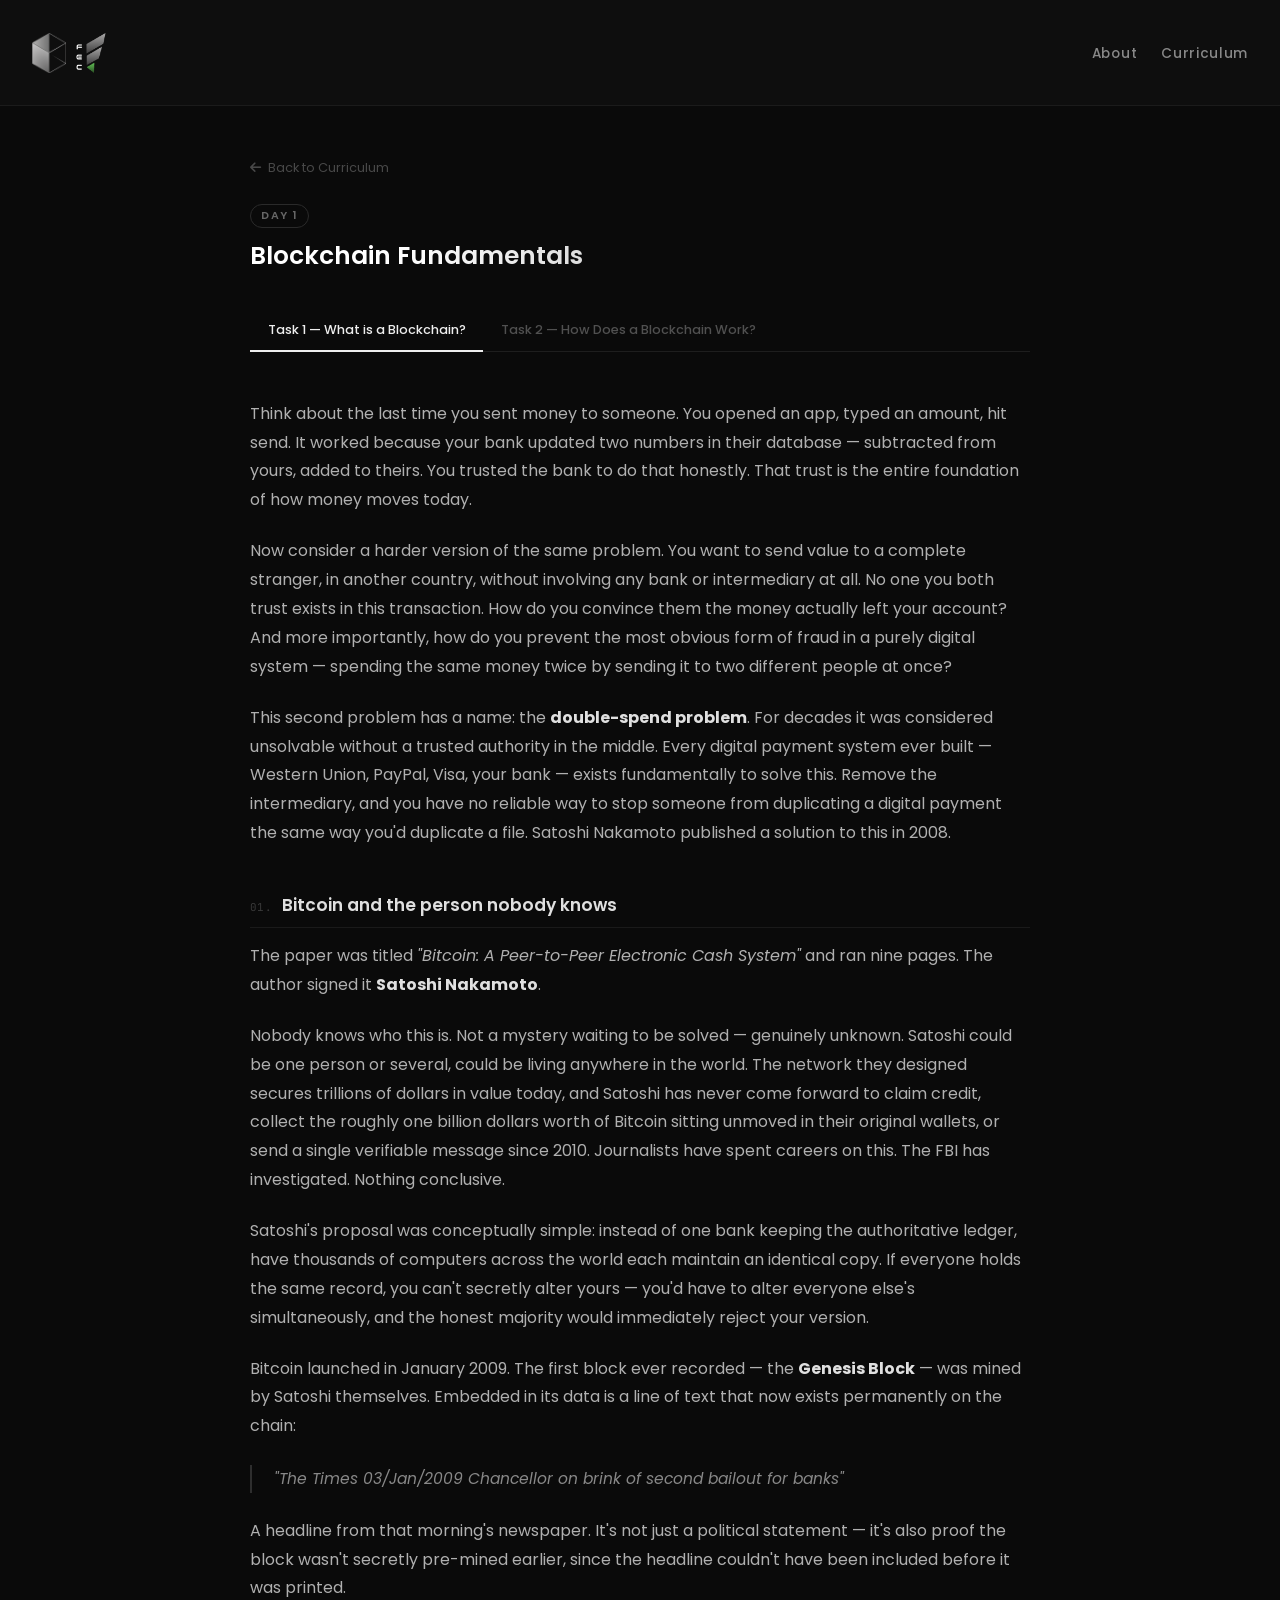
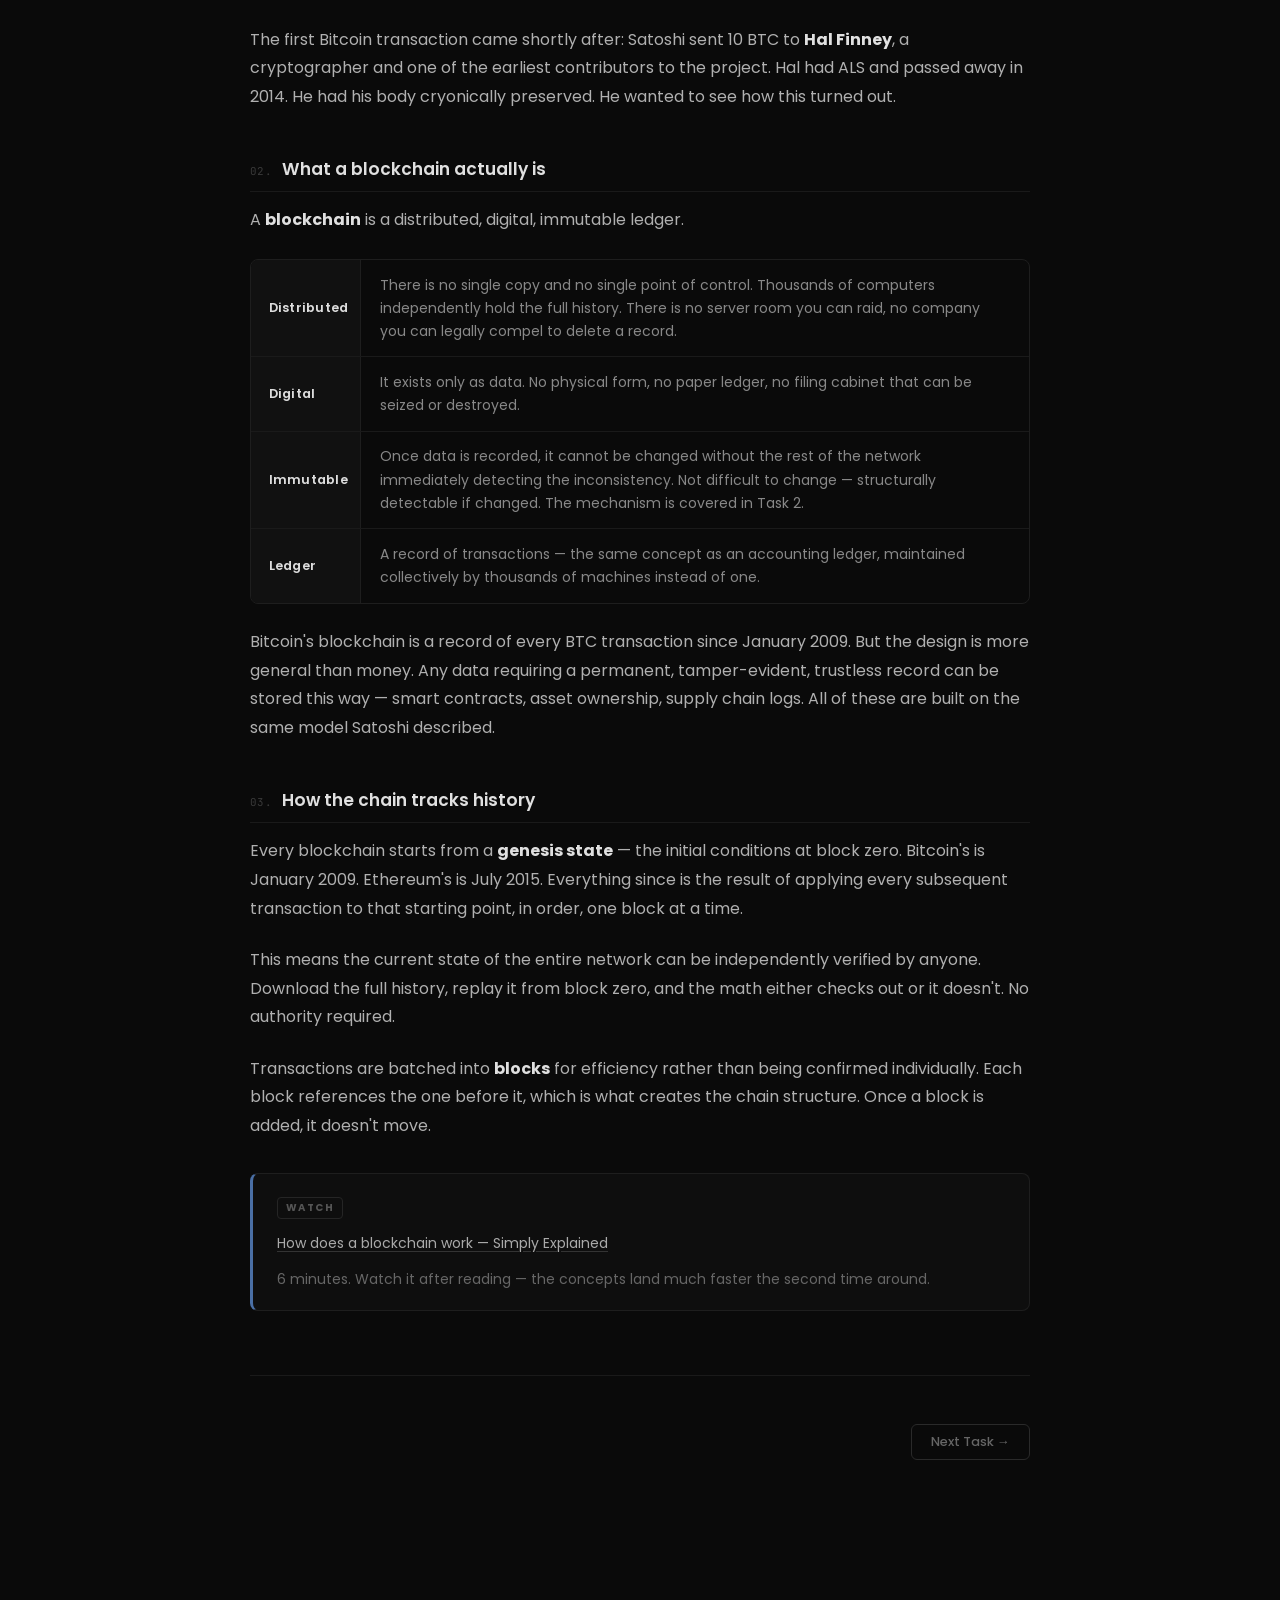
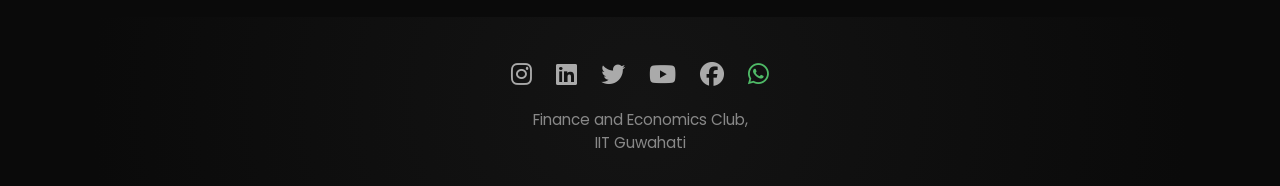
==== commit 1daa4d71: "Fix: em dash encoding in about section; add WhatsApp group link to footer" ====
--- a/day1.html
+++ b/day1.html
@@ -649,6 +649,9 @@
         <a href="https://www.facebook.com/financeclubiitg/" target="_blank"
           ><i class="fab fa-facebook"></i
         ></a>
+        <a href="https://chat.whatsapp.com/EUfRkvIR5DPALPlOOrjKJf?mode=gi_t" target="_blank" rel="noopener"
+          ><i class="fab fa-whatsapp"></i
+        ></a>
       </div>
       <p>Finance and Economics Club,</p>
       <p>IIT Guwahati</p>
@@ -682,7 +685,8 @@
       window.addEventListener("scroll", () => {
         const el = document.documentElement;
         const pct = (el.scrollTop / (el.scrollHeight - el.clientHeight)) * 100;
-        document.getElementById("readingProgress").style.width = Math.min(pct, 100) + "%";
+        document.getElementById("readingProgress").style.width =
+          Math.min(pct, 100) + "%";
       });
     </script>
   </body>
--- a/style.css
+++ b/style.css
@@ -55,6 +55,31 @@
 
 .nav-links li a {
   font-weight: 500;
+  color: #888;
+  font-size: 0.85rem;
+  letter-spacing: 0.05em;
+  transition: color 0.2s;
+  position: relative;
+  padding-bottom: 2px;
+}
+
+.nav-links li a::after {
+  content: "";
+  position: absolute;
+  bottom: 0;
+  left: 0;
+  width: 0;
+  height: 1px;
+  background: #fff;
+  transition: width 0.2s;
+}
+
+.nav-links li a:hover {
+  color: #fff;
+}
+
+.nav-links li a:hover::after {
+  width: 100%;
 }
 
 .main-logo {
@@ -98,6 +123,14 @@
 footer .social-icons a:hover {
   color: #fff;
   transform: scale(1.1);
+}
+
+footer .social-icons a .fa-whatsapp {
+  color: #4fba67;
+}
+
+footer .social-icons a:hover .fa-whatsapp {
+  color: #6ed485;
 }
 
 footer p {
@@ -750,10 +783,18 @@
 }
 
 /* ── Resource card type accents ── */
-.resource-card.watch-card   { border-left: 3px solid #4a6fa5; }
-.resource-card.try-card     { border-left: 3px solid #4d9375; }
-.resource-card.demo-card    { border-left: 3px solid #9375d4; }
-.resource-card.explore-card { border-left: 3px solid #c47d3e; }
+.resource-card.watch-card {
+  border-left: 3px solid #4a6fa5;
+}
+.resource-card.try-card {
+  border-left: 3px solid #4d9375;
+}
+.resource-card.demo-card {
+  border-left: 3px solid #9375d4;
+}
+.resource-card.explore-card {
+  border-left: 3px solid #c47d3e;
+}
 
 /* ── Strong text in content ── */
 .task-pane p strong {
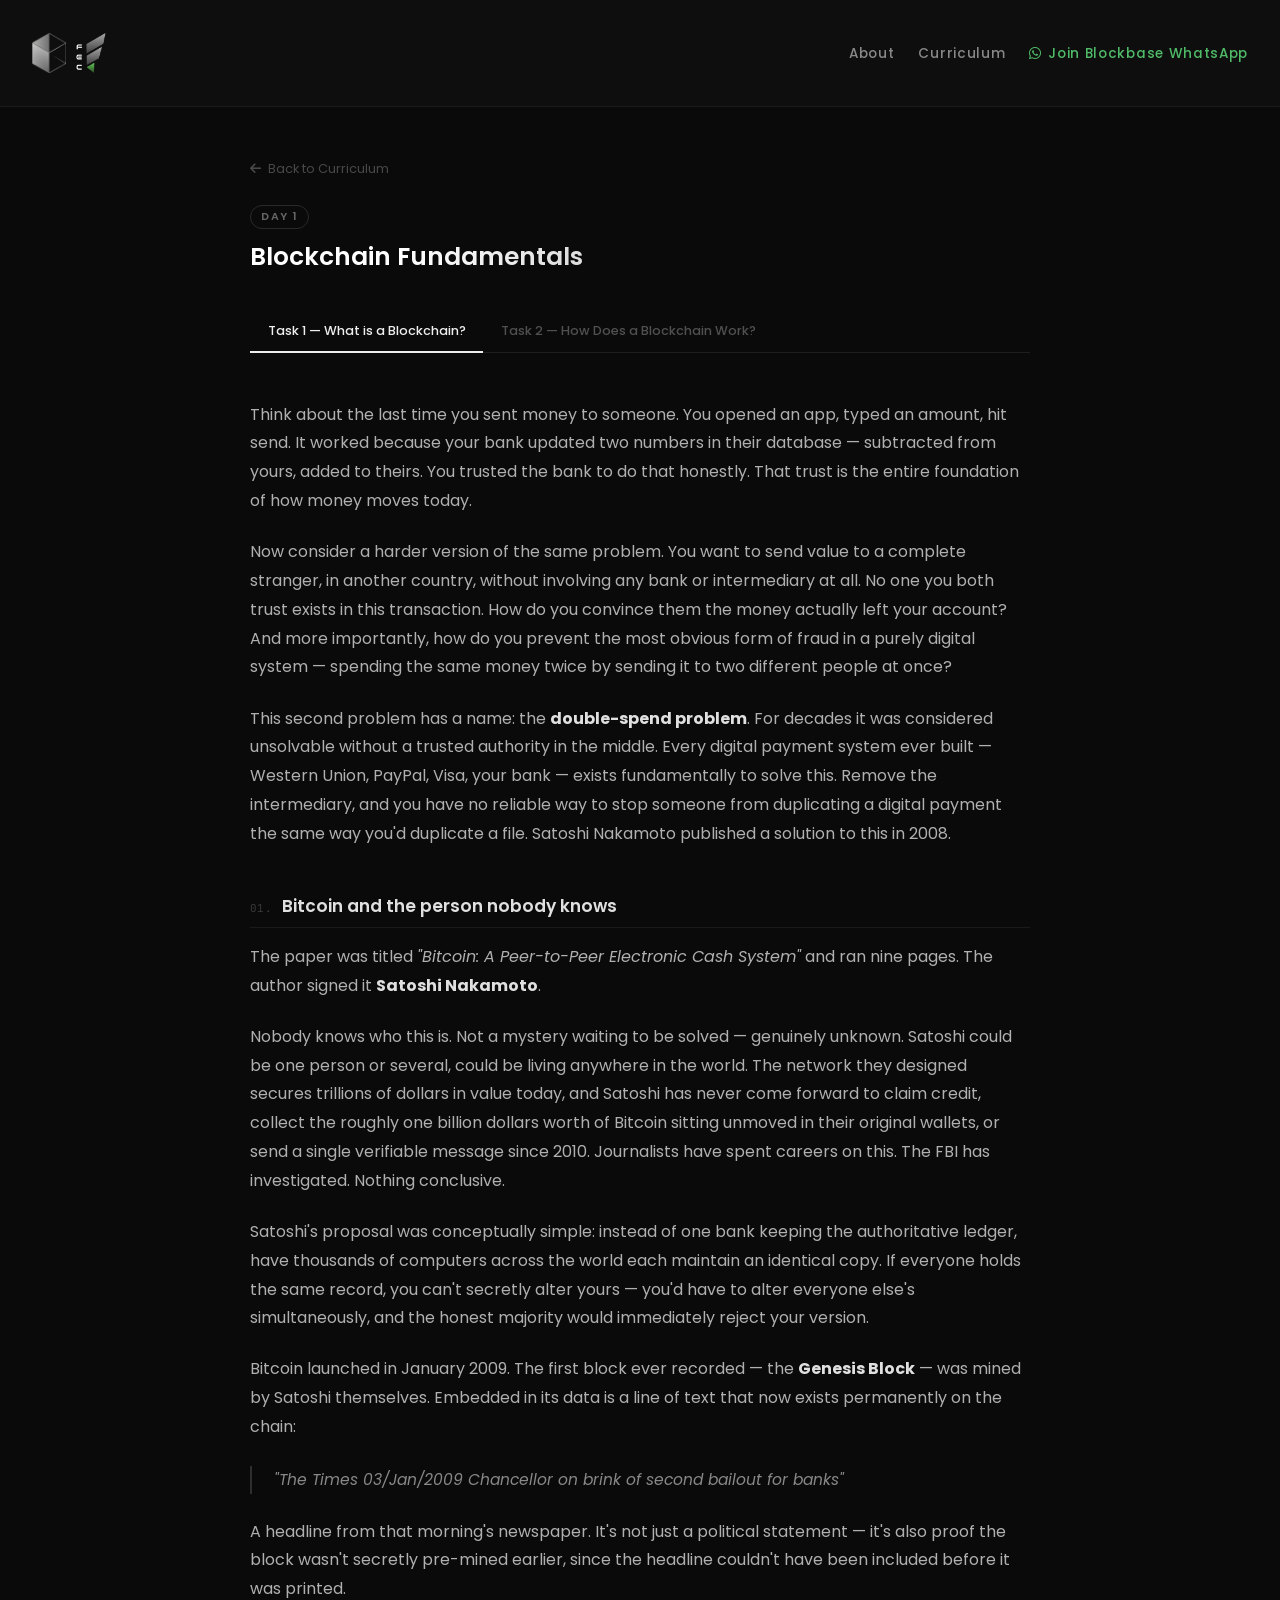
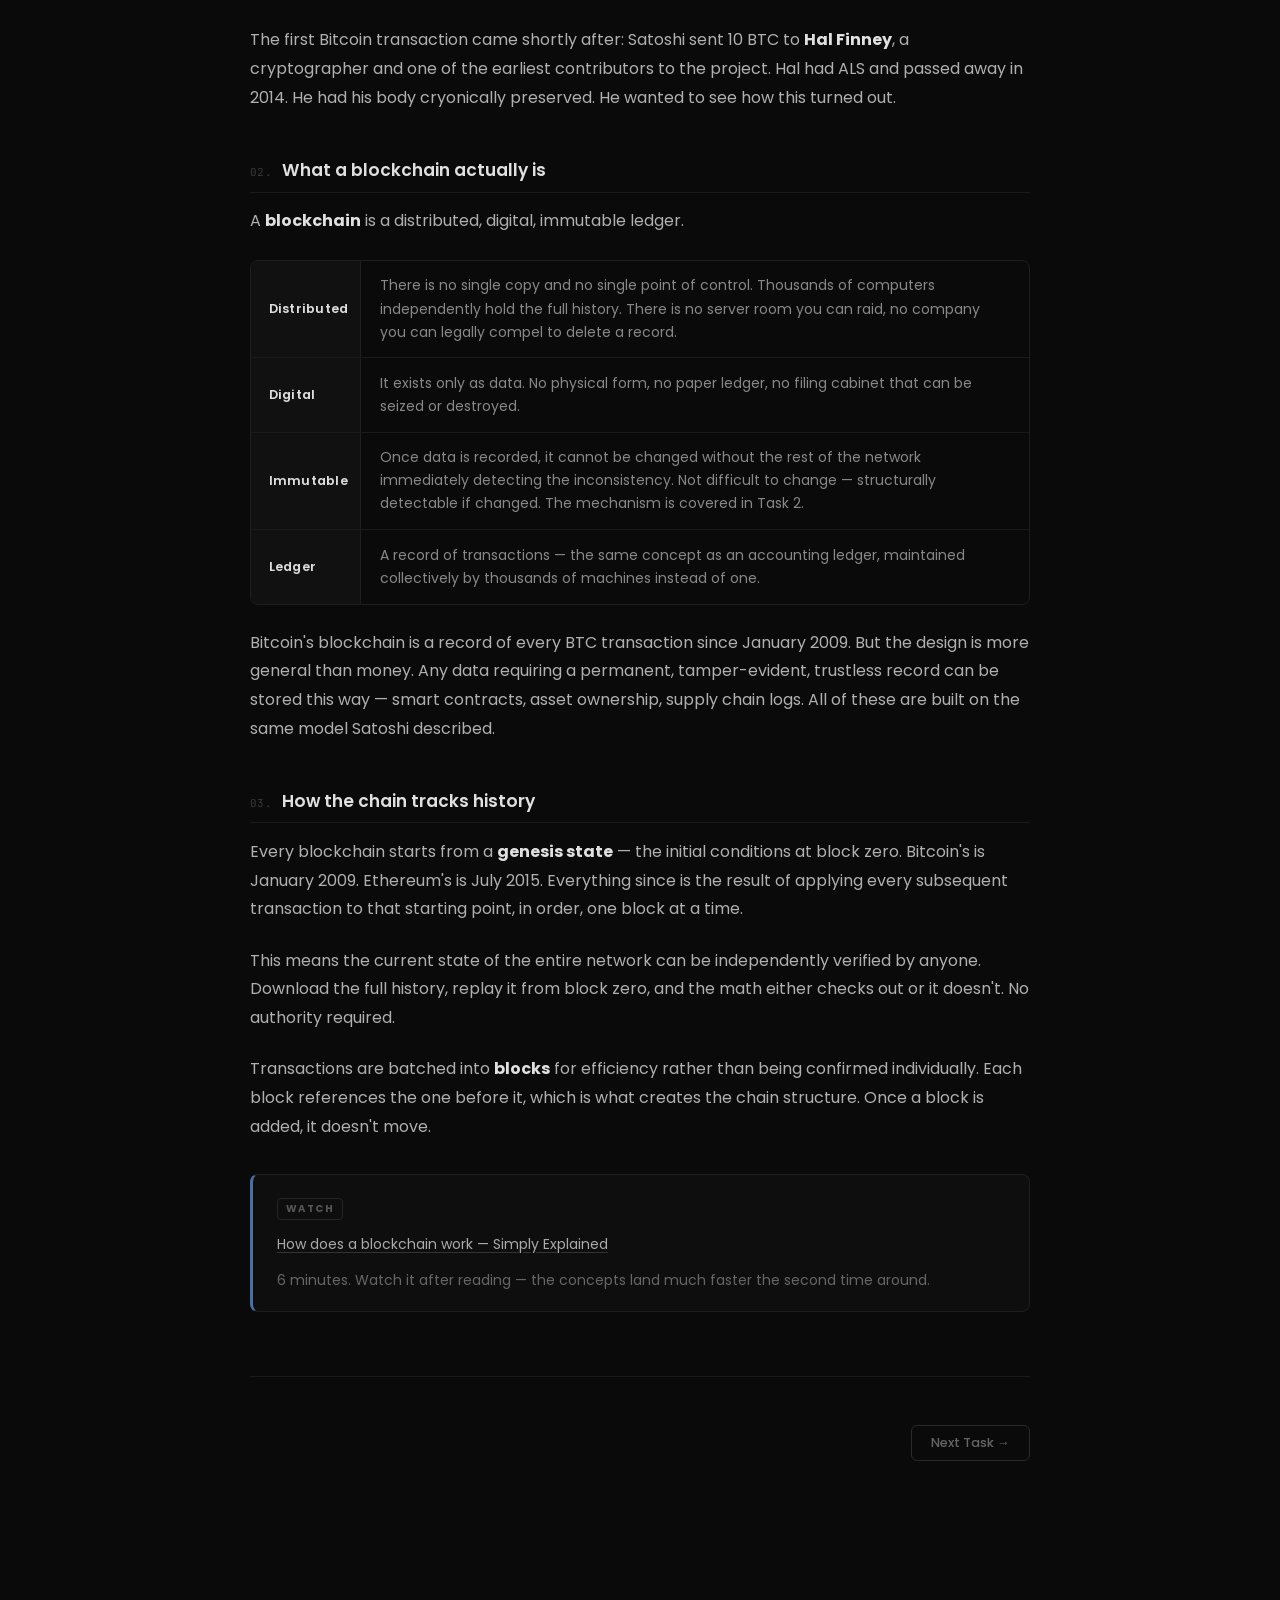
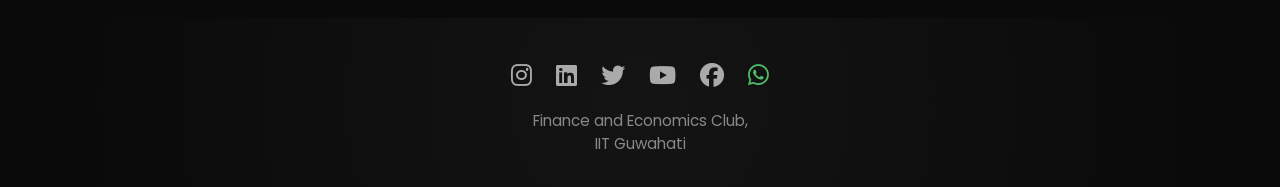
==== commit 0f5a7cab: "Add WhatsApp link to navbar on all pages" ====
--- a/day1.html
+++ b/day1.html
@@ -28,6 +28,7 @@
       <ul class="nav-links">
         <li><a href="index.html#about">About</a></li>
         <li><a href="index.html#curriculum">Curriculum</a></li>
+        <li><a href="https://chat.whatsapp.com/EUfRkvIR5DPALPlOOrjKJf?mode=gi_t" class="nav-whatsapp" target="_blank" rel="noopener"><i class="fab fa-whatsapp"></i> Join Blockbase WhatsApp</a></li>
       </ul>
     </nav>
 
@@ -649,7 +650,10 @@
         <a href="https://www.facebook.com/financeclubiitg/" target="_blank"
           ><i class="fab fa-facebook"></i
         ></a>
-        <a href="https://chat.whatsapp.com/EUfRkvIR5DPALPlOOrjKJf?mode=gi_t" target="_blank" rel="noopener"
+        <a
+          href="https://chat.whatsapp.com/EUfRkvIR5DPALPlOOrjKJf?mode=gi_t"
+          target="_blank"
+          rel="noopener"
           ><i class="fab fa-whatsapp"></i
         ></a>
       </div>
--- a/style.css
+++ b/style.css
@@ -80,6 +80,21 @@
 
 .nav-links li a:hover::after {
   width: 100%;
+}
+
+.nav-whatsapp {
+  color: #4fba67 !important;
+  display: inline-flex;
+  align-items: center;
+  gap: 0.4rem;
+}
+
+.nav-whatsapp:hover {
+  color: #6ed485 !important;
+}
+
+.nav-whatsapp::after {
+  display: none !important;
 }
 
 .main-logo {
@@ -215,6 +230,29 @@
   margin: 0.3rem 0;
   font-size: 0.95rem;
   color: #aaa;
+}
+
+.whatsapp-cta {
+  display: inline-flex;
+  align-items: center;
+  gap: 0.5rem;
+  margin-top: 1.75rem;
+  padding: 0.6rem 1.3rem;
+  border: 1px solid #4fba67;
+  border-radius: 6px;
+  color: #4fba67;
+  font-size: 0.85rem;
+  font-weight: 500;
+  letter-spacing: 0.03em;
+  text-decoration: none;
+  transition:
+    background 0.2s,
+    color 0.2s;
+}
+
+.whatsapp-cta:hover {
+  background: #4fba67;
+  color: #000;
 }
 
 /* Project section */
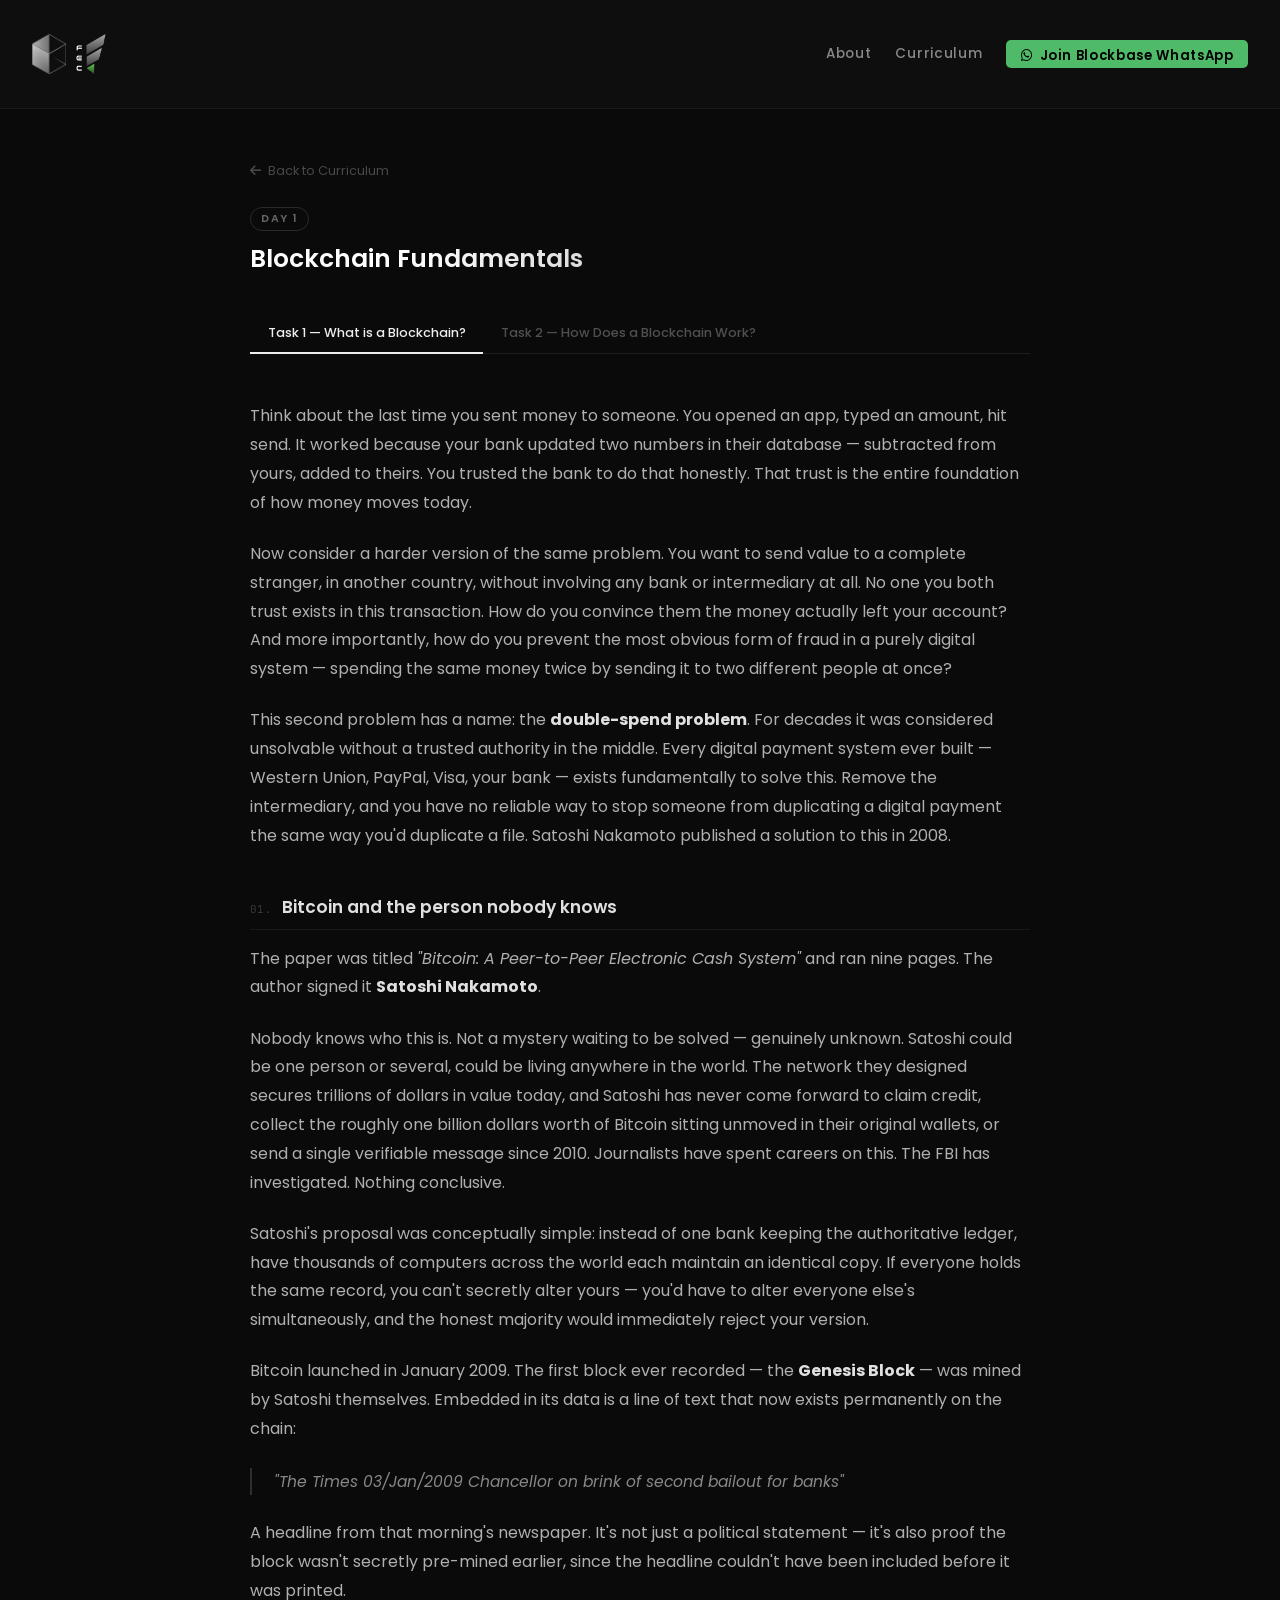
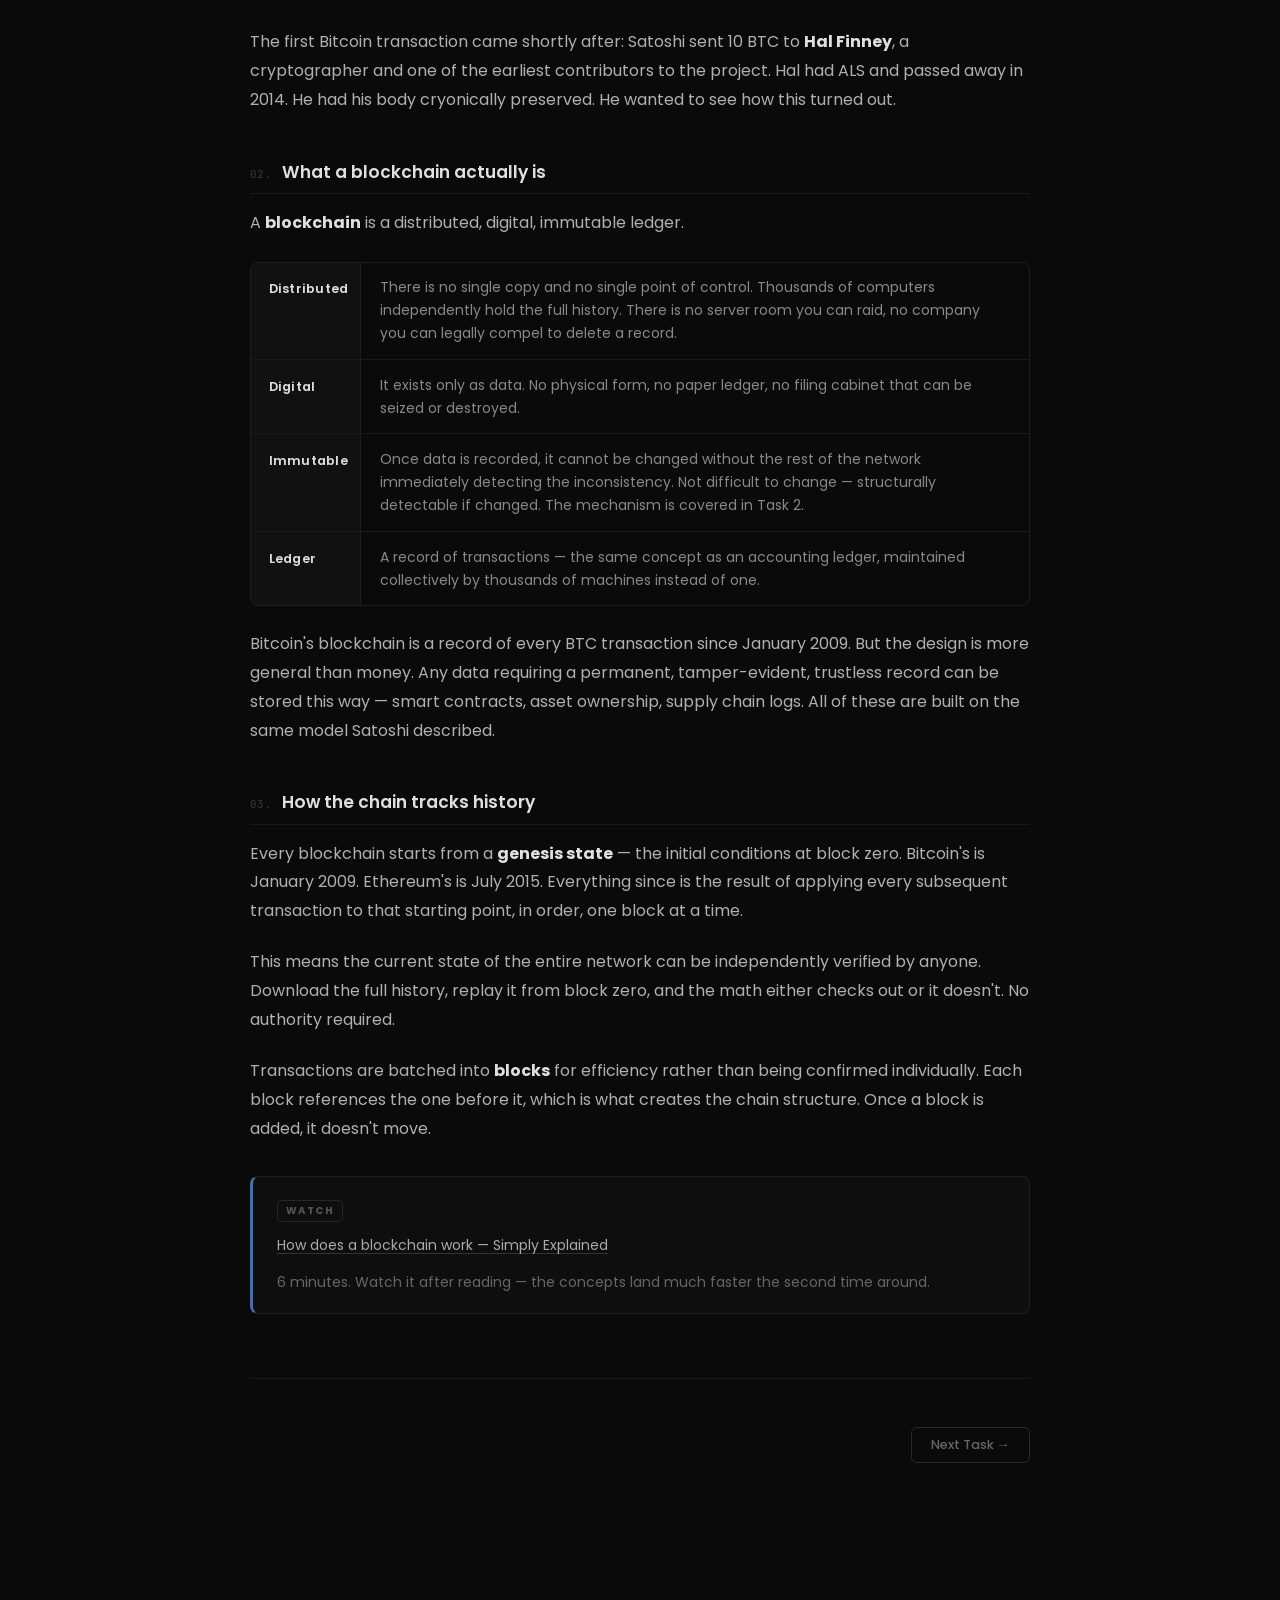
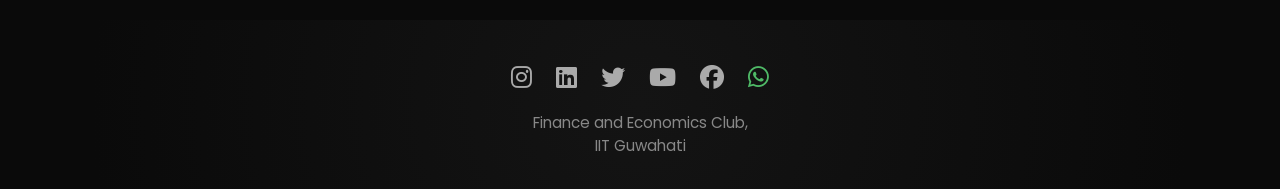
==== commit 8a93e5c1: "improve" ====
--- a/day1.html
+++ b/day1.html
@@ -28,7 +28,15 @@
       <ul class="nav-links">
         <li><a href="index.html#about">About</a></li>
         <li><a href="index.html#curriculum">Curriculum</a></li>
-        <li><a href="https://chat.whatsapp.com/EUfRkvIR5DPALPlOOrjKJf?mode=gi_t" class="nav-whatsapp" target="_blank" rel="noopener"><i class="fab fa-whatsapp"></i> Join Blockbase WhatsApp</a></li>
+        <li>
+          <a
+            href="https://chat.whatsapp.com/EUfRkvIR5DPALPlOOrjKJf?mode=gi_t"
+            class="nav-whatsapp"
+            target="_blank"
+            rel="noopener"
+            ><i class="fab fa-whatsapp"></i> Join Blockbase WhatsApp</a
+          >
+        </li>
       </ul>
     </nav>
 
--- a/style.css
+++ b/style.css
@@ -83,14 +83,22 @@
 }
 
 .nav-whatsapp {
-  color: #4fba67 !important;
+  color: #000 !important;
+  background: #4fba67;
   display: inline-flex;
   align-items: center;
-  gap: 0.4rem;
+  gap: 0.45rem;
+  padding: 0.35rem 0.9rem;
+  border-radius: 5px;
+  font-size: 0.82rem !important;
+  font-weight: 600 !important;
+  letter-spacing: 0.02em;
+  transition: background 0.2s !important;
 }
 
 .nav-whatsapp:hover {
-  color: #6ed485 !important;
+  background: #6ed485;
+  color: #000 !important;
 }
 
 .nav-whatsapp::after {
@@ -573,7 +581,8 @@
   letter-spacing: 0.02em;
   border-right: 1px solid #1e1e1e;
   display: flex;
-  align-items: center;
+  align-items: flex-start;
+  padding-top: 1.1rem;
 }
 
 .def-row dd {
@@ -582,8 +591,6 @@
   color: #888;
   line-height: 1.65;
   margin: 0;
-  display: flex;
-  align-items: center;
 }
 
 /* ── Content List ── */
